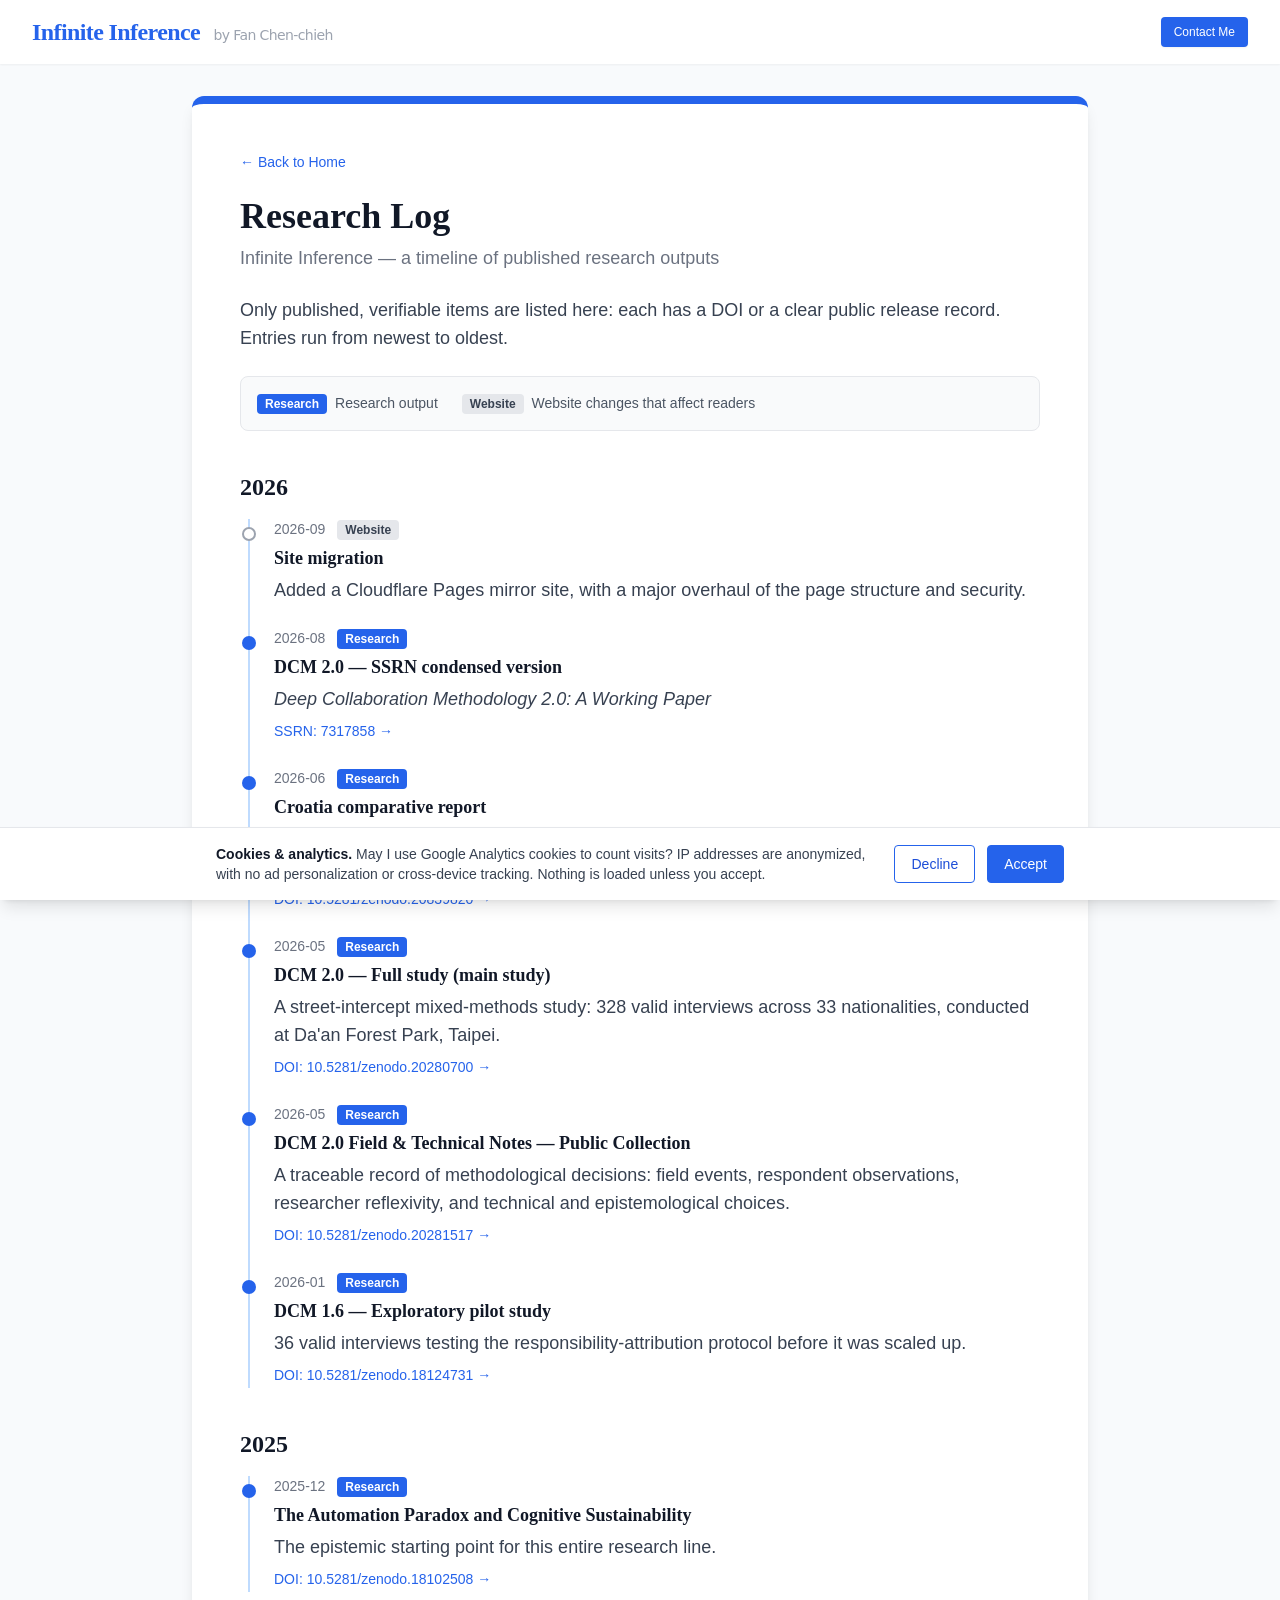
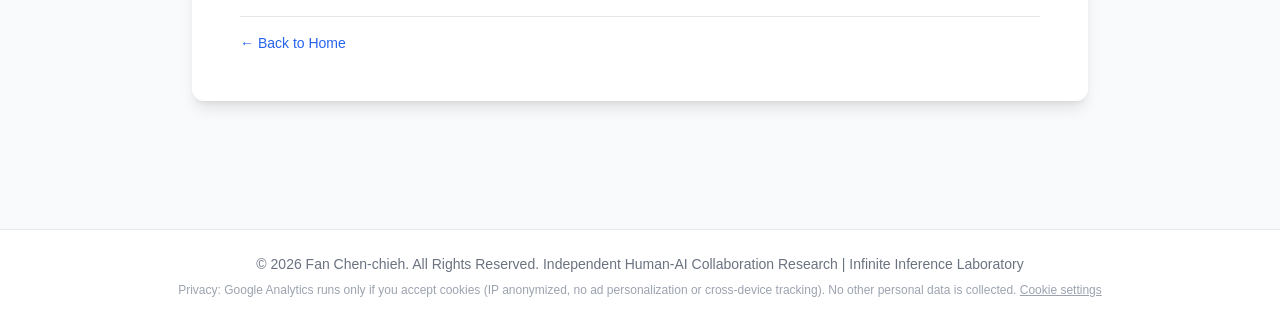
==== research-log.html @ 4326a0c7 "Add standalone Research Log page with timeline of published outputs - New research-log.html (English" ====
<!DOCTYPE html>
<html>
<head>
    <meta charset="UTF-8">
    <meta name="viewport" content="width=device-width, initial-scale=1.0">
    <title>Research Log | Infinite Inference</title>

    <!-- Content-Security-Policy:與 index.html 相同的白名單。
         本頁唯一的 inline script(回到頂端按鈕 + 版權年份)與 index.html 那段逐字相同,
         所以沿用同一個雜湊值;改動那段 script 時,兩頁與 _headers 的雜湊都要一起更新。 -->
    <meta http-equiv="Content-Security-Policy" content="
        default-src 'self';
        script-src 'self' https://www.googletagmanager.com 'sha256-vnlJ9//bmM9ymcZtmhj/uqDD38nWtninmFZgdwCt5es=' 'sha256-muSxKhm4ionPygBEBPRsh6EwRZnz+KYj/S19c+PN1aY=';
        style-src 'self' https://fonts.googleapis.com;
        font-src https://fonts.gstatic.com;
        img-src 'self' data:;
        connect-src 'self' https://www.googletagmanager.com https://www.google-analytics.com https://*.google-analytics.com https://*.analytics.google.com;
        base-uri 'self';
        form-action 'self';
        object-src 'none';
    ">

    <!-- 基礎搜尋與社群卡片中繼標籤 -->
    <meta name="description" content="Research Log: a timeline of published research outputs from Infinite Inference, Fan Chen-chieh's thinking laboratory. Only items with a DOI or a clear public release record are listed.">
    <link rel="canonical" href="https://loveapplefanfan-png.github.io/AI_Cooperation_Essays/research-log.html">

    <meta property="og:title" content="Research Log | Infinite Inference">
    <meta property="og:description" content="Infinite Inference — a timeline of published research outputs. Only items with a DOI or a clear public release record are listed.">
    <meta property="og:type" content="website">
    <meta property="og:url" content="https://loveapplefanfan-png.github.io/AI_Cooperation_Essays/research-log.html">
    <meta property="og:image" content="https://loveapplefanfan-png.github.io/AI_Cooperation_Essays/og-image-log.png">
    <meta property="og:image:width" content="1200">
    <meta property="og:image:height" content="630">
    <meta property="og:image:alt" content="Research Log — Infinite Inference: a timeline of published research outputs.">

    <meta name="twitter:card" content="summary_large_image">
    <meta name="twitter:title" content="Research Log | Infinite Inference">
    <meta name="twitter:description" content="Infinite Inference — a timeline of published research outputs. Only items with a DOI or a clear public release record are listed.">
    <meta name="twitter:image" content="https://loveapplefanfan-png.github.io/AI_Cooperation_Essays/og-image-log.png">

    <!-- 網站小圖示:現代瀏覽器用 SVG,iOS 主畫面捷徑用 PNG -->
    <link rel="icon" href="favicon.svg" type="image/svg+xml">
    <link rel="apple-touch-icon" href="apple-touch-icon.png">

    <link rel="stylesheet" href="styles.css">
    <link rel="preconnect" href="https://fonts.googleapis.com">
    <link rel="preconnect" href="https://fonts.gstatic.com" crossorigin>
    <link href="https://fonts.googleapis.com/css2?family=Lora:wght@400;700&family=Inter:wght@400;500;700&display=swap" rel="stylesheet">
    <!-- Cookie 同意 + Google Analytics:與 index.html 共用同一份 consent.js,
         訪客在任一頁做的選擇(存在 localStorage)兩頁通用。 -->
    <script src="consent.js" defer></script>
</head>
<body class="min-h-screen relative">
    <header class="bg-white shadow-sm sticky top-0 z-10">
        <div class="max-w-7xl mx-auto px-4 sm:px-6 lg:px-8 py-4 flex justify-between items-center gap-3">
            <p class="text-xl sm:text-2xl font-serif text-blue-600 font-bold tracking-tight"><a href="./" class="hover:text-blue-700">Infinite Inference</a> <span class="text-sm text-gray-400 font-sans font-normal ml-2 hidden sm:inline">by Fan Chen-chieh</span></p>
            <a href="mailto:fanchenchieh1976@gmail.com" class="inline-flex shrink-0 items-center px-3 py-1.5 border border-transparent text-xs font-medium rounded text-white bg-blue-600 hover:bg-blue-700 transition-colors shadow-sm">
                Contact Me
            </a>
        </div>
    </header>

    <main id="content-area" class="max-w-7xl mx-auto px-4 sm:px-6 lg:px-8 py-8 pb-20">

        <section id="page-research-log">
            <div class="max-w-4xl mx-auto">
                <div class="bg-white rounded-xl shadow-lg p-6 sm:p-12 border-t-8 border-blue-600">
                    <div class="text-base sm:text-lg text-gray-700 leading-relaxed">
                        <div class="space-y-6">
                            <p class="text-sm"><a href="./" class="text-blue-600 hover:underline">&larr; Back to Home</a></p>

                            <div>
                                <h1 class="text-3xl sm:text-4xl font-serif font-bold text-gray-900">Research Log</h1>
                                <p class="mt-2 text-gray-500">Infinite Inference — a timeline of published research outputs</p>
                            </div>

                            <p>Only published, verifiable items are listed here: each has a DOI or a clear public release record. Entries run from newest to oldest.</p>

                            <div class="bg-gray-50 border border-gray-200 rounded-lg p-4 text-sm text-gray-600 flex flex-col sm:flex-row sm:flex-wrap gap-2 sm:gap-6">
                                <p><span class="inline-block text-xs font-bold text-white bg-blue-600 rounded px-2 py-0.5 mr-2">Research</span>Research output</p>
                                <p><span class="inline-block text-xs font-bold text-gray-700 bg-gray-200 rounded px-2 py-0.5 mr-2">Website</span>Website changes that affect readers</p>
                            </div>

                            <!-- 2026 -->
                            <section aria-labelledby="year-2026" class="space-y-4">
                                <h2 id="year-2026" class="pt-4 text-xl sm:text-2xl font-serif font-bold text-gray-900">2026</h2>

                                <ol class="border-l-2 border-blue-200 ml-2 space-y-6">
                                    <li class="relative pl-6">
                                        <span class="absolute -left-2 top-2 w-3.5 h-3.5 rounded-full bg-white border-2 border-gray-400" aria-hidden="true"></span>
                                        <p class="text-sm text-gray-500"><time datetime="2026-09">2026-09</time> <span class="inline-block text-xs font-bold text-gray-700 bg-gray-200 rounded px-2 py-0.5 ml-2">Website</span></p>
                                        <h3 class="mt-1 font-bold text-gray-900">Site migration</h3>
                                        <p class="mt-1 text-gray-700">Added a Cloudflare Pages mirror site, with a major overhaul of the page structure and security.</p>
                                    </li>

                                    <li class="relative pl-6">
                                        <span class="absolute -left-2 top-2 w-3.5 h-3.5 rounded-full bg-blue-600" aria-hidden="true"></span>
                                        <p class="text-sm text-gray-500"><time datetime="2026-08">2026-08</time> <span class="inline-block text-xs font-bold text-white bg-blue-600 rounded px-2 py-0.5 ml-2">Research</span></p>
                                        <h3 class="mt-1 font-bold text-gray-900">DCM 2.0 — SSRN condensed version</h3>
                                        <p class="mt-1 text-gray-700"><em>Deep Collaboration Methodology 2.0: A Working Paper</em></p>
                                        <a href="https://ssrn.com/abstract=7317858" target="_blank" rel="noopener noreferrer" class="inline-block mt-2 text-sm font-medium text-blue-600 hover:underline">SSRN: 7317858 &rarr;</a>
                                    </li>

                                    <li class="relative pl-6">
                                        <span class="absolute -left-2 top-2 w-3.5 h-3.5 rounded-full bg-blue-600" aria-hidden="true"></span>
                                        <p class="text-sm text-gray-500"><time datetime="2026-06">2026-06</time> <span class="inline-block text-xs font-bold text-white bg-blue-600 rounded px-2 py-0.5 ml-2">Research</span></p>
                                        <h3 class="mt-1 font-bold text-gray-900">Croatia comparative report</h3>
                                        <p class="mt-1 text-gray-700"><em>When Context Shapes Responsibility: A Methodological Comparison of AI Accountability Attribution Across Organizational and Individual Framings</em></p>
                                        <a href="https://doi.org/10.5281/zenodo.20839820" target="_blank" rel="noopener noreferrer" class="inline-block mt-2 text-sm font-medium text-blue-600 hover:underline">DOI: 10.5281/zenodo.20839820 &rarr;</a>
                                    </li>

                                    <li class="relative pl-6">
                                        <span class="absolute -left-2 top-2 w-3.5 h-3.5 rounded-full bg-blue-600" aria-hidden="true"></span>
                                        <p class="text-sm text-gray-500"><time datetime="2026-05">2026-05</time> <span class="inline-block text-xs font-bold text-white bg-blue-600 rounded px-2 py-0.5 ml-2">Research</span></p>
                                        <h3 class="mt-1 font-bold text-gray-900">DCM 2.0 — Full study (main study)</h3>
                                        <p class="mt-1 text-gray-700">A street-intercept mixed-methods study: 328 valid interviews across 33 nationalities, conducted at Da&#39;an Forest Park, Taipei.</p>
                                        <a href="https://doi.org/10.5281/zenodo.20280700" target="_blank" rel="noopener noreferrer" class="inline-block mt-2 text-sm font-medium text-blue-600 hover:underline">DOI: 10.5281/zenodo.20280700 &rarr;</a>
                                    </li>

                                    <li class="relative pl-6">
                                        <span class="absolute -left-2 top-2 w-3.5 h-3.5 rounded-full bg-blue-600" aria-hidden="true"></span>
                                        <p class="text-sm text-gray-500"><time datetime="2026-05">2026-05</time> <span class="inline-block text-xs font-bold text-white bg-blue-600 rounded px-2 py-0.5 ml-2">Research</span></p>
                                        <h3 class="mt-1 font-bold text-gray-900">DCM 2.0 Field &amp; Technical Notes — Public Collection</h3>
                                        <p class="mt-1 text-gray-700">A traceable record of methodological decisions: field events, respondent observations, researcher reflexivity, and technical and epistemological choices.</p>
                                        <a href="https://doi.org/10.5281/zenodo.20281517" target="_blank" rel="noopener noreferrer" class="inline-block mt-2 text-sm font-medium text-blue-600 hover:underline">DOI: 10.5281/zenodo.20281517 &rarr;</a>
                                    </li>

                                    <li class="relative pl-6">
                                        <span class="absolute -left-2 top-2 w-3.5 h-3.5 rounded-full bg-blue-600" aria-hidden="true"></span>
                                        <p class="text-sm text-gray-500"><time datetime="2026-01">2026-01</time> <span class="inline-block text-xs font-bold text-white bg-blue-600 rounded px-2 py-0.5 ml-2">Research</span></p>
                                        <h3 class="mt-1 font-bold text-gray-900">DCM 1.6 — Exploratory pilot study</h3>
                                        <p class="mt-1 text-gray-700">36 valid interviews testing the responsibility-attribution protocol before it was scaled up.</p>
                                        <a href="https://doi.org/10.5281/zenodo.18124731" target="_blank" rel="noopener noreferrer" class="inline-block mt-2 text-sm font-medium text-blue-600 hover:underline">DOI: 10.5281/zenodo.18124731 &rarr;</a>
                                    </li>
                                </ol>
                            </section>

                            <!-- 2025 -->
                            <section aria-labelledby="year-2025" class="space-y-4">
                                <h2 id="year-2025" class="pt-4 text-xl sm:text-2xl font-serif font-bold text-gray-900">2025</h2>

                                <ol class="border-l-2 border-blue-200 ml-2 space-y-6">
                                    <li class="relative pl-6">
                                        <span class="absolute -left-2 top-2 w-3.5 h-3.5 rounded-full bg-blue-600" aria-hidden="true"></span>
                                        <p class="text-sm text-gray-500"><time datetime="2025-12">2025-12</time> <span class="inline-block text-xs font-bold text-white bg-blue-600 rounded px-2 py-0.5 ml-2">Research</span></p>
                                        <h3 class="mt-1 font-bold text-gray-900">The Automation Paradox and Cognitive Sustainability</h3>
                                        <p class="mt-1 text-gray-700">The epistemic starting point for this entire research line.</p>
                                        <a href="https://doi.org/10.5281/zenodo.18102508" target="_blank" rel="noopener noreferrer" class="inline-block mt-2 text-sm font-medium text-blue-600 hover:underline">DOI: 10.5281/zenodo.18102508 &rarr;</a>
                                    </li>
                                </ol>
                            </section>

                            <p class="pt-4 text-sm text-gray-500 border-t"><a href="./" class="text-blue-600 hover:underline">&larr; Back to Home</a></p>
                        </div>
                    </div>
                </div>
            </div>
        </section>

    </main>

    <button id="scroll-to-top" type="button" aria-label="Back to top" class="fixed bottom-6 right-6 bg-gray-800 text-white p-3 rounded-full shadow-lg opacity-0 pointer-events-none transition-opacity duration-300 hover:bg-gray-700 z-20">
        <svg xmlns="http://www.w3.org/2000/svg" class="h-6 w-6" fill="none" viewBox="0 0 24 24" stroke="currentColor" aria-hidden="true">
            <path stroke-linecap="round" stroke-linejoin="round" stroke-width="2" d="M5 10l7-7m0 0l7 7m-7-7v18" />
        </svg>
    </button>

    <footer class="bg-white border-t border-gray-200 mt-12">
        <div class="max-w-7xl mx-auto py-6 px-4 sm:px-6 lg:px-8">
            <p class="text-center text-sm text-gray-500">
                &copy; <span id="copyright-year"></span> Fan Chen-chieh. All Rights Reserved. <br class="sm:hidden">
                Independent Human-AI Collaboration Research | Infinite Inference Laboratory
            </p>
            <p class="text-center text-xs text-gray-400 mt-2">
                Privacy: Google Analytics runs only if you accept cookies (IP anonymized, no ad personalization or cross-device tracking). No other personal data is collected.
                <button id="cookie-settings" type="button" class="underline hover:text-gray-600">Cookie settings</button>
            </p>
        </div>
    </footer>

    <!-- Cookie 同意橫幅:與 index.html 逐字相同。預設隱藏,由 consent.js 決定是否顯示。 -->
    <div id="cookie-banner" role="dialog" aria-live="polite" aria-labelledby="cookie-banner-title" class="hidden fixed inset-x-0 bottom-0 z-30 bg-white border-t border-gray-200 shadow-lg">
        <div class="max-w-4xl mx-auto px-4 sm:px-6 py-4 flex flex-col sm:flex-row sm:items-center gap-3 sm:gap-6">
            <p class="text-sm text-gray-700 flex-1">
                <strong id="cookie-banner-title" class="text-gray-900">Cookies &amp; analytics.</strong>
                May I use Google Analytics cookies to count visits? IP addresses are anonymized, with no ad personalization or cross-device tracking. Nothing is loaded unless you accept.
            </p>
            <div class="flex gap-3 shrink-0">
                <button id="cookie-decline" type="button" class="flex-1 sm:flex-none text-sm font-medium text-blue-700 bg-white border border-blue-600 hover:bg-blue-50 px-4 py-2 rounded transition-colors">Decline</button>
                <button id="cookie-accept" type="button" class="flex-1 sm:flex-none text-sm font-medium text-white bg-blue-600 border border-blue-600 hover:bg-blue-700 px-4 py-2 rounded transition-colors">Accept</button>
            </div>
        </div>
    </div>

    <script>
        const scrollToTopBtn = document.getElementById('scroll-to-top');

        window.addEventListener('scroll', () => {
            const isScrolled = window.scrollY > 300;
            scrollToTopBtn.classList.toggle('opacity-100', isScrolled);
            scrollToTopBtn.classList.toggle('pointer-events-auto', isScrolled);
            scrollToTopBtn.classList.toggle('opacity-0', !isScrolled);
            scrollToTopBtn.classList.toggle('pointer-events-none', !isScrolled);
        });

        scrollToTopBtn.addEventListener('click', () => {
            window.scrollTo({ top: 0, behavior: 'smooth' });
        });

        document.getElementById('copyright-year').textContent = new Date().getFullYear();
    </script>
</body>
</html>
---- styles.css ----
*,:after,:before{--tw-border-spacing-x:0;--tw-border-spacing-y:0;--tw-translate-x:0;--tw-translate-y:0;--tw-rotate:0;--tw-skew-x:0;--tw-skew-y:0;--tw-scale-x:1;--tw-scale-y:1;--tw-pan-x: ;--tw-pan-y: ;--tw-pinch-zoom: ;--tw-scroll-snap-strictness:proximity;--tw-gradient-from-position: ;--tw-gradient-via-position: ;--tw-gradient-to-position: ;--tw-ordinal: ;--tw-slashed-zero: ;--tw-numeric-figure: ;--tw-numeric-spacing: ;--tw-numeric-fraction: ;--tw-ring-inset: ;--tw-ring-offset-width:0px;--tw-ring-offset-color:#fff;--tw-ring-color:rgba(59,130,246,.5);--tw-ring-offset-shadow:0 0 #0000;--tw-ring-shadow:0 0 #0000;--tw-shadow:0 0 #0000;--tw-shadow-colored:0 0 #0000;--tw-blur: ;--tw-brightness: ;--tw-contrast: ;--tw-grayscale: ;--tw-hue-rotate: ;--tw-invert: ;--tw-saturate: ;--tw-sepia: ;--tw-drop-shadow: ;--tw-backdrop-blur: ;--tw-backdrop-brightness: ;--tw-backdrop-contrast: ;--tw-backdrop-grayscale: ;--tw-backdrop-hue-rotate: ;--tw-backdrop-invert: ;--tw-backdrop-opacity: ;--tw-backdrop-saturate: ;--tw-backdrop-sepia: ;--tw-contain-size: ;--tw-contain-layout: ;--tw-contain-paint: ;--tw-contain-style: }::backdrop{--tw-border-spacing-x:0;--tw-border-spacing-y:0;--tw-translate-x:0;--tw-translate-y:0;--tw-rotate:0;--tw-skew-x:0;--tw-skew-y:0;--tw-scale-x:1;--tw-scale-y:1;--tw-pan-x: ;--tw-pan-y: ;--tw-pinch-zoom: ;--tw-scroll-snap-strictness:proximity;--tw-gradient-from-position: ;--tw-gradient-via-position: ;--tw-gradient-to-position: ;--tw-ordinal: ;--tw-slashed-zero: ;--tw-numeric-figure: ;--tw-numeric-spacing: ;--tw-numeric-fraction: ;--tw-ring-inset: ;--tw-ring-offset-width:0px;--tw-ring-offset-color:#fff;--tw-ring-color:rgba(59,130,246,.5);--tw-ring-offset-shadow:0 0 #0000;--tw-ring-shadow:0 0 #0000;--tw-shadow:0 0 #0000;--tw-shadow-colored:0 0 #0000;--tw-blur: ;--tw-brightness: ;--tw-contrast: ;--tw-grayscale: ;--tw-hue-rotate: ;--tw-invert: ;--tw-saturate: ;--tw-sepia: ;--tw-drop-shadow: ;--tw-backdrop-blur: ;--tw-backdrop-brightness: ;--tw-backdrop-contrast: ;--tw-backdrop-grayscale: ;--tw-backdrop-hue-rotate: ;--tw-backdrop-invert: ;--tw-backdrop-opacity: ;--tw-backdrop-saturate: ;--tw-backdrop-sepia: ;--tw-contain-size: ;--tw-contain-layout: ;--tw-contain-paint: ;--tw-contain-style: }/*! tailwindcss v3.4.17 | MIT License | https://tailwindcss.com*/*,:after,:before{box-sizing:border-box;border:0 solid #e5e7eb}:after,:before{--tw-content:""}:host,html{line-height:1.5;-webkit-text-size-adjust:100%;-moz-tab-size:4;-o-tab-size:4;tab-size:4;font-family:ui-sans-serif,system-ui,sans-serif,Apple Color Emoji,Segoe UI Emoji,Segoe UI Symbol,Noto Color Emoji;font-feature-settings:normal;font-variation-settings:normal;-webkit-tap-highlight-color:transparent}body{margin:0;line-height:inherit}hr{height:0;color:inherit;border-top-width:1px}abbr:where([title]){-webkit-text-decoration:underline dotted;text-decoration:underline dotted}h1,h2,h3,h4,h5,h6{font-size:inherit;font-weight:inherit}a{color:inherit;text-decoration:inherit}b,strong{font-weight:bolder}code,kbd,pre,samp{font-family:ui-monospace,SFMono-Regular,Menlo,Monaco,Consolas,Liberation Mono,Courier New,monospace;font-feature-settings:normal;font-variation-settings:normal;font-size:1em}small{font-size:80%}sub,sup{font-size:75%;line-height:0;position:relative;vertical-align:baseline}sub{bottom:-.25em}sup{top:-.5em}table{text-indent:0;border-color:inherit;border-collapse:collapse}button,input,optgroup,select,textarea{font-family:inherit;font-feature-settings:inherit;font-variation-settings:inherit;font-size:100%;font-weight:inherit;line-height:inherit;letter-spacing:inherit;color:inherit;margin:0;padding:0}button,select{text-transform:none}button,input:where([type=button]),input:where([type=reset]),input:where([type=submit]){-webkit-appearance:button;background-color:transparent;background-image:none}:-moz-focusring{outline:auto}:-moz-ui-invalid{box-shadow:none}progress{vertical-align:baseline}::-webkit-inner-spin-button,::-webkit-outer-spin-button{height:auto}[type=search]{-webkit-appearance:textfield;outline-offset:-2px}::-webkit-search-decoration{-webkit-appearance:none}::-webkit-file-upload-button{-webkit-appearance:button;font:inherit}summary{display:list-item}blockquote,dd,dl,figure,h1,h2,h3,h4,h5,h6,hr,p,pre{margin:0}fieldset{margin:0}fieldset,legend{padding:0}menu,ol,ul{list-style:none;margin:0;padding:0}dialog{padding:0}textarea{resize:vertical}input::-moz-placeholder,textarea::-moz-placeholder{opacity:1;color:#9ca3af}input::placeholder,textarea::placeholder{opacity:1;color:#9ca3af}[role=button],button{cursor:pointer}:disabled{cursor:default}audio,canvas,embed,iframe,img,object,svg,video{display:block;vertical-align:middle}img,video{max-width:100%;height:auto}[hidden]:where(:not([hidden=until-found])){display:none}.pointer-events-none{pointer-events:none}.pointer-events-auto{pointer-events:auto}.fixed{position:fixed}.absolute{position:absolute}.relative{position:relative}.sticky{position:sticky}.inset-x-0{left:0;right:0}.-left-2{left:-.5rem}.bottom-0{bottom:0}.bottom-6{bottom:1.5rem}.right-6{right:1.5rem}.top-0{top:0}.top-2{top:.5rem}.z-10{z-index:10}.z-20{z-index:20}.z-30{z-index:30}.mx-auto{margin-left:auto;margin-right:auto}.mb-2{margin-bottom:.5rem}.mb-3{margin-bottom:.75rem}.mb-4{margin-bottom:1rem}.ml-2{margin-left:.5rem}.ml-5{margin-left:1.25rem}.mr-2{margin-right:.5rem}.mt-1{margin-top:.25rem}.mt-12{margin-top:3rem}.mt-2{margin-top:.5rem}.mt-3{margin-top:.75rem}.inline-block{display:inline-block}.inline{display:inline}.flex{display:flex}.inline-flex{display:inline-flex}.hidden{display:none}.h-3\.5{height:.875rem}.h-6{height:1.5rem}.min-h-screen{min-height:100vh}.w-3\.5{width:.875rem}.w-6{width:1.5rem}.max-w-4xl{max-width:56rem}.max-w-7xl{max-width:80rem}.flex-1{flex:1 1 0%}.shrink-0{flex-shrink:0}.list-disc{list-style-type:disc}.flex-col{flex-direction:column}.items-center{align-items:center}.justify-between{justify-content:space-between}.gap-2{gap:.5rem}.gap-3{gap:.75rem}.space-y-2>:not([hidden])~:not([hidden]){--tw-space-y-reverse:0;margin-top:calc(.5rem*(1 - var(--tw-space-y-reverse)));margin-bottom:calc(.5rem*var(--tw-space-y-reverse))}.space-y-4>:not([hidden])~:not([hidden]){--tw-space-y-reverse:0;margin-top:calc(1rem*(1 - var(--tw-space-y-reverse)));margin-bottom:calc(1rem*var(--tw-space-y-reverse))}.space-y-5>:not([hidden])~:not([hidden]){--tw-space-y-reverse:0;margin-top:calc(1.25rem*(1 - var(--tw-space-y-reverse)));margin-bottom:calc(1.25rem*var(--tw-space-y-reverse))}.space-y-6>:not([hidden])~:not([hidden]){--tw-space-y-reverse:0;margin-top:calc(1.5rem*(1 - var(--tw-space-y-reverse)));margin-bottom:calc(1.5rem*var(--tw-space-y-reverse))}.rounded{border-radius:.25rem}.rounded-full{border-radius:9999px}.rounded-lg{border-radius:.5rem}.rounded-xl{border-radius:.75rem}.border{border-width:1px}.border-2{border-width:2px}.border-l-2{border-left-width:2px}.border-l-4{border-left-width:4px}.border-t{border-top-width:1px}.border-t-8{border-top-width:8px}.border-blue-100{--tw-border-opacity:1;border-color:rgb(219 234 254/var(--tw-border-opacity,1))}.border-blue-200{--tw-border-opacity:1;border-color:rgb(191 219 254/var(--tw-border-opacity,1))}.border-blue-500{--tw-border-opacity:1;border-color:rgb(59 130 246/var(--tw-border-opacity,1))}.border-blue-600{--tw-border-opacity:1;border-color:rgb(37 99 235/var(--tw-border-opacity,1))}.border-gray-200{--tw-border-opacity:1;border-color:rgb(229 231 235/var(--tw-border-opacity,1))}.border-gray-400{--tw-border-opacity:1;border-color:rgb(156 163 175/var(--tw-border-opacity,1))}.border-transparent{border-color:transparent}.bg-blue-50{--tw-bg-opacity:1;background-color:rgb(239 246 255/var(--tw-bg-opacity,1))}.bg-blue-600{--tw-bg-opacity:1;background-color:rgb(37 99 235/var(--tw-bg-opacity,1))}.bg-gray-200{--tw-bg-opacity:1;background-color:rgb(229 231 235/var(--tw-bg-opacity,1))}.bg-gray-50{--tw-bg-opacity:1;background-color:rgb(249 250 251/var(--tw-bg-opacity,1))}.bg-gray-800{--tw-bg-opacity:1;background-color:rgb(31 41 55/var(--tw-bg-opacity,1))}.bg-white{--tw-bg-opacity:1;background-color:rgb(255 255 255/var(--tw-bg-opacity,1))}.p-3{padding:.75rem}.p-4{padding:1rem}.p-5{padding:1.25rem}.p-6{padding:1.5rem}.px-2{padding-left:.5rem;padding-right:.5rem}.px-3{padding-left:.75rem;padding-right:.75rem}.px-4{padding-left:1rem;padding-right:1rem}.py-0\.5{padding-top:.125rem;padding-bottom:.125rem}.py-1{padding-top:.25rem;padding-bottom:.25rem}.py-1\.5{padding-top:.375rem;padding-bottom:.375rem}.py-2{padding-top:.5rem;padding-bottom:.5rem}.py-4{padding-top:1rem;padding-bottom:1rem}.py-6{padding-top:1.5rem;padding-bottom:1.5rem}.py-8{padding-top:2rem;padding-bottom:2rem}.pb-20{padding-bottom:5rem}.pl-6{padding-left:1.5rem}.pt-4{padding-top:1rem}.text-center{text-align:center}.text-right{text-align:right}.font-sans{font-family:ui-sans-serif,system-ui,sans-serif,Apple Color Emoji,Segoe UI Emoji,Segoe UI Symbol,Noto Color Emoji}.font-serif{font-family:ui-serif,Georgia,Cambria,Times New Roman,Times,serif}.text-3xl{font-size:1.875rem;line-height:2.25rem}.text-base{font-size:1rem;line-height:1.5rem}.text-sm{font-size:.875rem;line-height:1.25rem}.text-xl{font-size:1.25rem;line-height:1.75rem}.text-xs{font-size:.75rem;line-height:1rem}.font-bold{font-weight:700}.font-medium{font-weight:500}.font-normal{font-weight:400}.uppercase{text-transform:uppercase}.italic{font-style:italic}.leading-relaxed{line-height:1.625}.tracking-tight{letter-spacing:-.025em}.tracking-wider{letter-spacing:.05em}.text-blue-600{--tw-text-opacity:1;color:rgb(37 99 235/var(--tw-text-opacity,1))}.text-blue-700{--tw-text-opacity:1;color:rgb(29 78 216/var(--tw-text-opacity,1))}.text-blue-900{--tw-text-opacity:1;color:rgb(30 58 138/var(--tw-text-opacity,1))}.text-gray-400{--tw-text-opacity:1;color:rgb(156 163 175/var(--tw-text-opacity,1))}.text-gray-500{--tw-text-opacity:1;color:rgb(107 114 128/var(--tw-text-opacity,1))}.text-gray-600{--tw-text-opacity:1;color:rgb(75 85 99/var(--tw-text-opacity,1))}.text-gray-700{--tw-text-opacity:1;color:rgb(55 65 81/var(--tw-text-opacity,1))}.text-gray-800{--tw-text-opacity:1;color:rgb(31 41 55/var(--tw-text-opacity,1))}.text-gray-900{--tw-text-opacity:1;color:rgb(17 24 39/var(--tw-text-opacity,1))}.text-white{--tw-text-opacity:1;color:rgb(255 255 255/var(--tw-text-opacity,1))}.underline{text-decoration-line:underline}.opacity-0{opacity:0}.opacity-100{opacity:1}.shadow-lg{--tw-shadow:0 10px 15px -3px rgba(0,0,0,.1),0 4px 6px -4px rgba(0,0,0,.1);--tw-shadow-colored:0 10px 15px -3px var(--tw-shadow-color),0 4px 6px -4px var(--tw-shadow-color)}.shadow-lg,.shadow-md{box-shadow:var(--tw-ring-offset-shadow,0 0 #0000),var(--tw-ring-shadow,0 0 #0000),var(--tw-shadow)}.shadow-md{--tw-shadow:0 4px 6px -1px rgba(0,0,0,.1),0 2px 4px -2px rgba(0,0,0,.1);--tw-shadow-colored:0 4px 6px -1px var(--tw-shadow-color),0 2px 4px -2px var(--tw-shadow-color)}.shadow-sm{--tw-shadow:0 1px 2px 0 rgba(0,0,0,.05);--tw-shadow-colored:0 1px 2px 0 var(--tw-shadow-color);box-shadow:var(--tw-ring-offset-shadow,0 0 #0000),var(--tw-ring-shadow,0 0 #0000),var(--tw-shadow)}.transition-colors{transition-property:color,background-color,border-color,text-decoration-color,fill,stroke;transition-timing-function:cubic-bezier(.4,0,.2,1);transition-duration:.15s}.transition-opacity{transition-property:opacity;transition-timing-function:cubic-bezier(.4,0,.2,1);transition-duration:.15s}.duration-300{transition-duration:.3s}body{font-family:Inter,sans-serif;background-color:#f8fafc;color:#334155;scroll-behavior:smooth}.font-serif,h1,h2,h3,h4{font-family:Lora,serif}.hover\:bg-blue-50:hover{--tw-bg-opacity:1;background-color:rgb(239 246 255/var(--tw-bg-opacity,1))}.hover\:bg-blue-700:hover{--tw-bg-opacity:1;background-color:rgb(29 78 216/var(--tw-bg-opacity,1))}.hover\:bg-gray-700:hover{--tw-bg-opacity:1;background-color:rgb(55 65 81/var(--tw-bg-opacity,1))}.hover\:text-blue-700:hover{--tw-text-opacity:1;color:rgb(29 78 216/var(--tw-text-opacity,1))}.hover\:text-gray-600:hover{--tw-text-opacity:1;color:rgb(75 85 99/var(--tw-text-opacity,1))}.hover\:underline:hover{text-decoration-line:underline}@media (min-width:640px){.sm\:inline{display:inline}.sm\:hidden{display:none}.sm\:flex-none{flex:none}.sm\:flex-row{flex-direction:row}.sm\:flex-wrap{flex-wrap:wrap}.sm\:items-center{align-items:center}.sm\:gap-6{gap:1.5rem}.sm\:p-12{padding:3rem}.sm\:p-6{padding:1.5rem}.sm\:px-6{padding-left:1.5rem;padding-right:1.5rem}.sm\:text-2xl{font-size:1.5rem;line-height:2rem}.sm\:text-4xl{font-size:2.25rem;line-height:2.5rem}.sm\:text-lg{font-size:1.125rem;line-height:1.75rem}}@media (min-width:1024px){.lg\:px-8{padding-left:2rem;padding-right:2rem}}
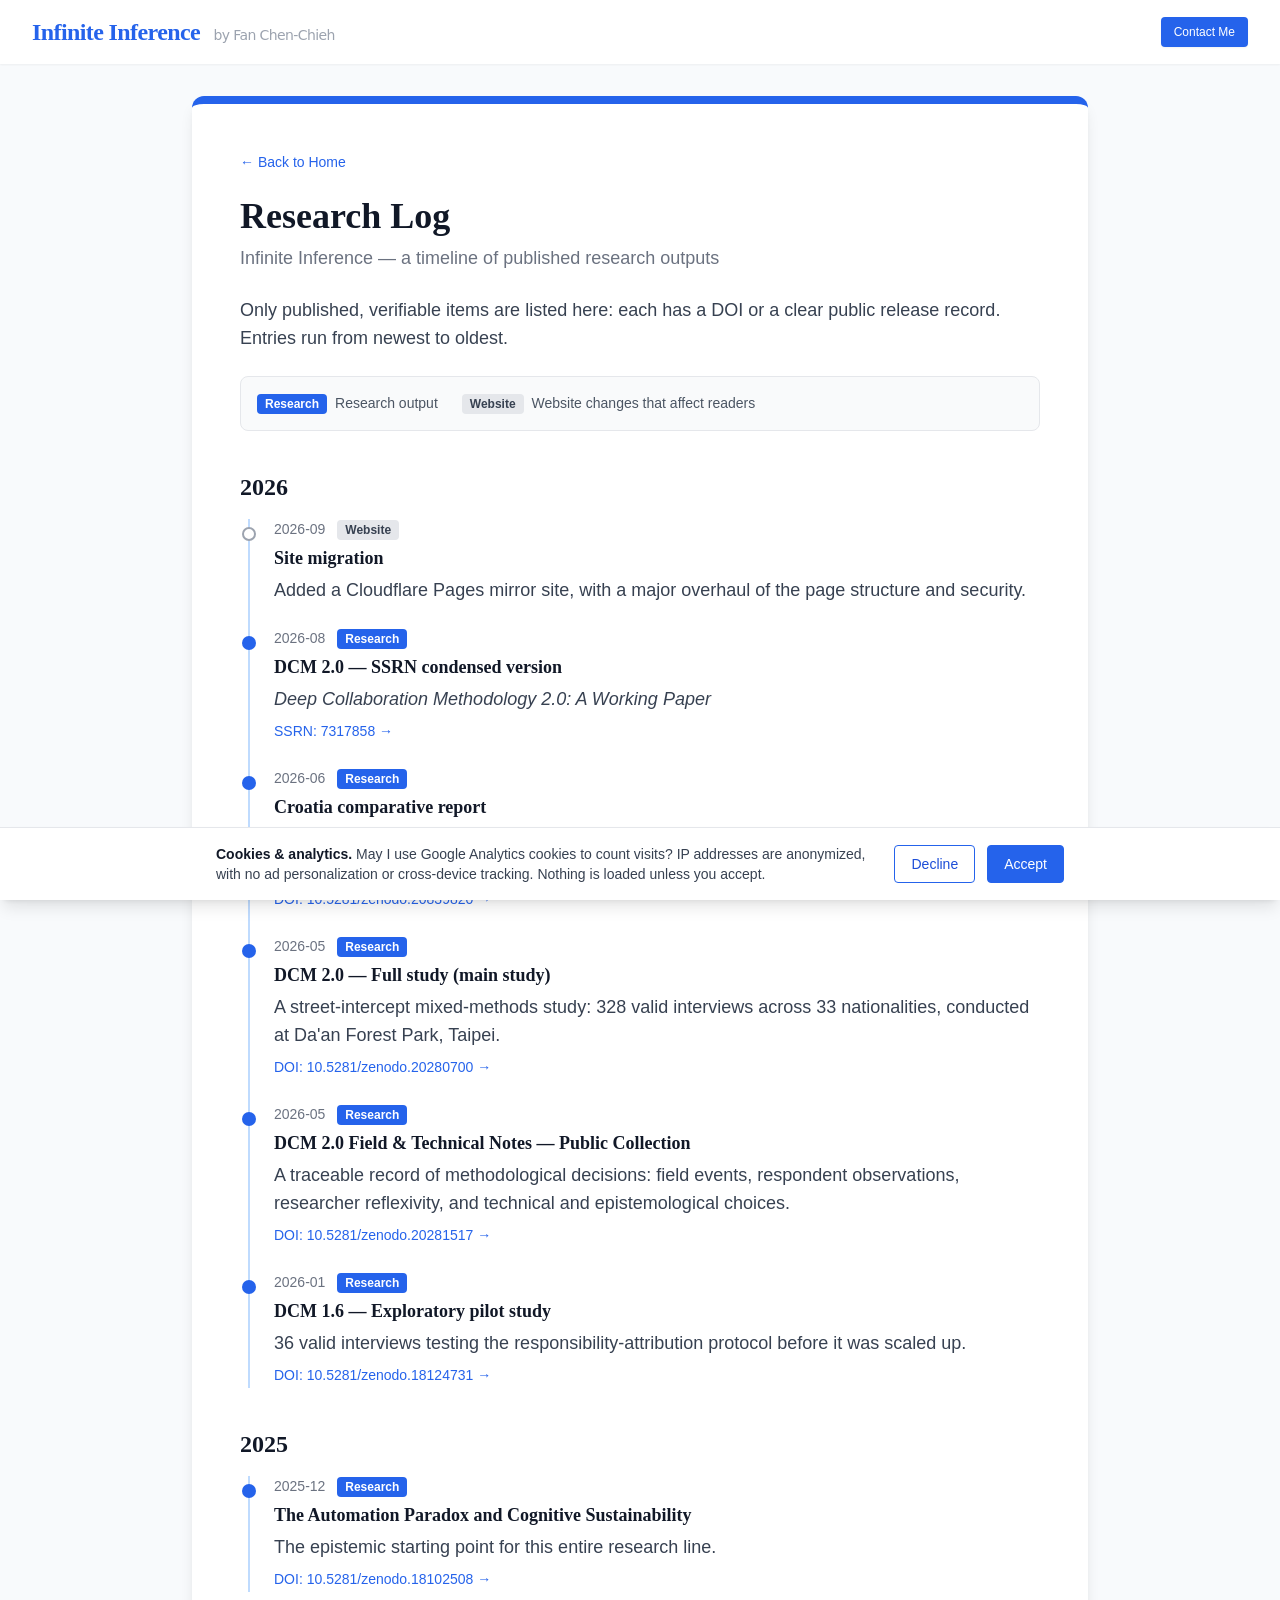
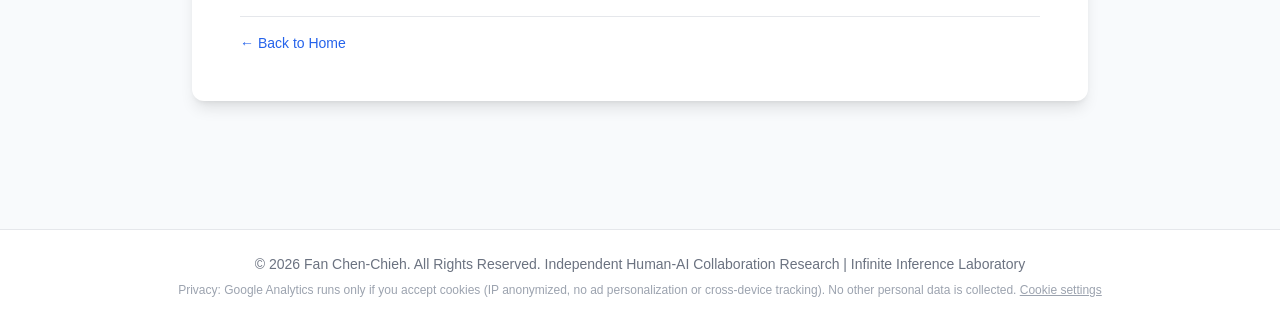
==== commit 724d5f2b: "Update site copy, name casing, and CSP hash for JSON-LD change Co-Authored-By: Claude Sonnet 5.5 <no" ====
--- a/research-log.html
+++ b/research-log.html
@@ -21,7 +21,7 @@
     ">
 
     <!-- 基礎搜尋與社群卡片中繼標籤 -->
-    <meta name="description" content="Research Log: a timeline of published research outputs from Infinite Inference, Fan Chen-chieh's thinking laboratory. Only items with a DOI or a clear public release record are listed.">
+    <meta name="description" content="Research Log: a timeline of published research outputs from Infinite Inference, Fan Chen-Chieh's thinking laboratory. Only items with a DOI or a clear public release record are listed.">
     <link rel="canonical" href="https://loveapplefanfan-png.github.io/AI_Cooperation_Essays/research-log.html">
 
     <meta property="og:title" content="Research Log | Infinite Inference">
@@ -53,7 +53,7 @@
 <body class="min-h-screen relative">
     <header class="bg-white shadow-sm sticky top-0 z-10">
         <div class="max-w-7xl mx-auto px-4 sm:px-6 lg:px-8 py-4 flex justify-between items-center gap-3">
-            <p class="text-xl sm:text-2xl font-serif text-blue-600 font-bold tracking-tight"><a href="./" class="hover:text-blue-700">Infinite Inference</a> <span class="text-sm text-gray-400 font-sans font-normal ml-2 hidden sm:inline">by Fan Chen-chieh</span></p>
+            <p class="text-xl sm:text-2xl font-serif text-blue-600 font-bold tracking-tight"><a href="./" class="hover:text-blue-700">Infinite Inference</a> <span class="text-sm text-gray-400 font-sans font-normal ml-2 hidden sm:inline">by Fan Chen-Chieh</span></p>
             <a href="mailto:fanchenchieh1976@gmail.com" class="inline-flex shrink-0 items-center px-3 py-1.5 border border-transparent text-xs font-medium rounded text-white bg-blue-600 hover:bg-blue-700 transition-colors shadow-sm">
                 Contact Me
             </a>
@@ -168,7 +168,7 @@
     <footer class="bg-white border-t border-gray-200 mt-12">
         <div class="max-w-7xl mx-auto py-6 px-4 sm:px-6 lg:px-8">
             <p class="text-center text-sm text-gray-500">
-                &copy; <span id="copyright-year"></span> Fan Chen-chieh. All Rights Reserved. <br class="sm:hidden">
+                &copy; <span id="copyright-year"></span> Fan Chen-Chieh. All Rights Reserved. <br class="sm:hidden">
                 Independent Human-AI Collaboration Research | Infinite Inference Laboratory
             </p>
             <p class="text-center text-xs text-gray-400 mt-2">
--- a/styles.css
+++ b/styles.css
@@ -1 +1 @@
-*,:after,:before{--tw-border-spacing-x:0;--tw-border-spacing-y:0;--tw-translate-x:0;--tw-translate-y:0;--tw-rotate:0;--tw-skew-x:0;--tw-skew-y:0;--tw-scale-x:1;--tw-scale-y:1;--tw-pan-x: ;--tw-pan-y: ;--tw-pinch-zoom: ;--tw-scroll-snap-strictness:proximity;--tw-gradient-from-position: ;--tw-gradient-via-position: ;--tw-gradient-to-position: ;--tw-ordinal: ;--tw-slashed-zero: ;--tw-numeric-figure: ;--tw-numeric-spacing: ;--tw-numeric-fraction: ;--tw-ring-inset: ;--tw-ring-offset-width:0px;--tw-ring-offset-color:#fff;--tw-ring-color:rgba(59,130,246,.5);--tw-ring-offset-shadow:0 0 #0000;--tw-ring-shadow:0 0 #0000;--tw-shadow:0 0 #0000;--tw-shadow-colored:0 0 #0000;--tw-blur: ;--tw-brightness: ;--tw-contrast: ;--tw-grayscale: ;--tw-hue-rotate: ;--tw-invert: ;--tw-saturate: ;--tw-sepia: ;--tw-drop-shadow: ;--tw-backdrop-blur: ;--tw-backdrop-brightness: ;--tw-backdrop-contrast: ;--tw-backdrop-grayscale: ;--tw-backdrop-hue-rotate: ;--tw-backdrop-invert: ;--tw-backdrop-opacity: ;--tw-backdrop-saturate: ;--tw-backdrop-sepia: ;--tw-contain-size: ;--tw-contain-layout: ;--tw-contain-paint: ;--tw-contain-style: }::backdrop{--tw-border-spacing-x:0;--tw-border-spacing-y:0;--tw-translate-x:0;--tw-translate-y:0;--tw-rotate:0;--tw-skew-x:0;--tw-skew-y:0;--tw-scale-x:1;--tw-scale-y:1;--tw-pan-x: ;--tw-pan-y: ;--tw-pinch-zoom: ;--tw-scroll-snap-strictness:proximity;--tw-gradient-from-position: ;--tw-gradient-via-position: ;--tw-gradient-to-position: ;--tw-ordinal: ;--tw-slashed-zero: ;--tw-numeric-figure: ;--tw-numeric-spacing: ;--tw-numeric-fraction: ;--tw-ring-inset: ;--tw-ring-offset-width:0px;--tw-ring-offset-color:#fff;--tw-ring-color:rgba(59,130,246,.5);--tw-ring-offset-shadow:0 0 #0000;--tw-ring-shadow:0 0 #0000;--tw-shadow:0 0 #0000;--tw-shadow-colored:0 0 #0000;--tw-blur: ;--tw-brightness: ;--tw-contrast: ;--tw-grayscale: ;--tw-hue-rotate: ;--tw-invert: ;--tw-saturate: ;--tw-sepia: ;--tw-drop-shadow: ;--tw-backdrop-blur: ;--tw-backdrop-brightness: ;--tw-backdrop-contrast: ;--tw-backdrop-grayscale: ;--tw-backdrop-hue-rotate: ;--tw-backdrop-invert: ;--tw-backdrop-opacity: ;--tw-backdrop-saturate: ;--tw-backdrop-sepia: ;--tw-contain-size: ;--tw-contain-layout: ;--tw-contain-paint: ;--tw-contain-style: }/*! tailwindcss v3.4.17 | MIT License | https://tailwindcss.com*/*,:after,:before{box-sizing:border-box;border:0 solid #e5e7eb}:after,:before{--tw-content:""}:host,html{line-height:1.5;-webkit-text-size-adjust:100%;-moz-tab-size:4;-o-tab-size:4;tab-size:4;font-family:ui-sans-serif,system-ui,sans-serif,Apple Color Emoji,Segoe UI Emoji,Segoe UI Symbol,Noto Color Emoji;font-feature-settings:normal;font-variation-settings:normal;-webkit-tap-highlight-color:transparent}body{margin:0;line-height:inherit}hr{height:0;color:inherit;border-top-width:1px}abbr:where([title]){-webkit-text-decoration:underline dotted;text-decoration:underline dotted}h1,h2,h3,h4,h5,h6{font-size:inherit;font-weight:inherit}a{color:inherit;text-decoration:inherit}b,strong{font-weight:bolder}code,kbd,pre,samp{font-family:ui-monospace,SFMono-Regular,Menlo,Monaco,Consolas,Liberation Mono,Courier New,monospace;font-feature-settings:normal;font-variation-settings:normal;font-size:1em}small{font-size:80%}sub,sup{font-size:75%;line-height:0;position:relative;vertical-align:baseline}sub{bottom:-.25em}sup{top:-.5em}table{text-indent:0;border-color:inherit;border-collapse:collapse}button,input,optgroup,select,textarea{font-family:inherit;font-feature-settings:inherit;font-variation-settings:inherit;font-size:100%;font-weight:inherit;line-height:inherit;letter-spacing:inherit;color:inherit;margin:0;padding:0}button,select{text-transform:none}button,input:where([type=button]),input:where([type=reset]),input:where([type=submit]){-webkit-appearance:button;background-color:transparent;background-image:none}:-moz-focusring{outline:auto}:-moz-ui-invalid{box-shadow:none}progress{vertical-align:baseline}::-webkit-inner-spin-button,::-webkit-outer-spin-button{height:auto}[type=search]{-webkit-appearance:textfield;outline-offset:-2px}::-webkit-search-decoration{-webkit-appearance:none}::-webkit-file-upload-button{-webkit-appearance:button;font:inherit}summary{display:list-item}blockquote,dd,dl,figure,h1,h2,h3,h4,h5,h6,hr,p,pre{margin:0}fieldset{margin:0}fieldset,legend{padding:0}menu,ol,ul{list-style:none;margin:0;padding:0}dialog{padding:0}textarea{resize:vertical}input::-moz-placeholder,textarea::-moz-placeholder{opacity:1;color:#9ca3af}input::placeholder,textarea::placeholder{opacity:1;color:#9ca3af}[role=button],button{cursor:pointer}:disabled{cursor:default}audio,canvas,embed,iframe,img,object,svg,video{display:block;vertical-align:middle}img,video{max-width:100%;height:auto}[hidden]:where(:not([hidden=until-found])){display:none}.pointer-events-none{pointer-events:none}.pointer-events-auto{pointer-events:auto}.fixed{position:fixed}.absolute{position:absolute}.relative{position:relative}.sticky{position:sticky}.inset-x-0{left:0;right:0}.-left-2{left:-.5rem}.bottom-0{bottom:0}.bottom-6{bottom:1.5rem}.right-6{right:1.5rem}.top-0{top:0}.top-2{top:.5rem}.z-10{z-index:10}.z-20{z-index:20}.z-30{z-index:30}.mx-auto{margin-left:auto;margin-right:auto}.mb-2{margin-bottom:.5rem}.mb-3{margin-bottom:.75rem}.mb-4{margin-bottom:1rem}.ml-2{margin-left:.5rem}.ml-5{margin-left:1.25rem}.mr-2{margin-right:.5rem}.mt-1{margin-top:.25rem}.mt-12{margin-top:3rem}.mt-2{margin-top:.5rem}.mt-3{margin-top:.75rem}.inline-block{display:inline-block}.inline{display:inline}.flex{display:flex}.inline-flex{display:inline-flex}.hidden{display:none}.h-3\.5{height:.875rem}.h-6{height:1.5rem}.min-h-screen{min-height:100vh}.w-3\.5{width:.875rem}.w-6{width:1.5rem}.max-w-4xl{max-width:56rem}.max-w-7xl{max-width:80rem}.flex-1{flex:1 1 0%}.shrink-0{flex-shrink:0}.list-disc{list-style-type:disc}.flex-col{flex-direction:column}.items-center{align-items:center}.justify-between{justify-content:space-between}.gap-2{gap:.5rem}.gap-3{gap:.75rem}.space-y-2>:not([hidden])~:not([hidden]){--tw-space-y-reverse:0;margin-top:calc(.5rem*(1 - var(--tw-space-y-reverse)));margin-bottom:calc(.5rem*var(--tw-space-y-reverse))}.space-y-4>:not([hidden])~:not([hidden]){--tw-space-y-reverse:0;margin-top:calc(1rem*(1 - var(--tw-space-y-reverse)));margin-bottom:calc(1rem*var(--tw-space-y-reverse))}.space-y-5>:not([hidden])~:not([hidden]){--tw-space-y-reverse:0;margin-top:calc(1.25rem*(1 - var(--tw-space-y-reverse)));margin-bottom:calc(1.25rem*var(--tw-space-y-reverse))}.space-y-6>:not([hidden])~:not([hidden]){--tw-space-y-reverse:0;margin-top:calc(1.5rem*(1 - var(--tw-space-y-reverse)));margin-bottom:calc(1.5rem*var(--tw-space-y-reverse))}.rounded{border-radius:.25rem}.rounded-full{border-radius:9999px}.rounded-lg{border-radius:.5rem}.rounded-xl{border-radius:.75rem}.border{border-width:1px}.border-2{border-width:2px}.border-l-2{border-left-width:2px}.border-l-4{border-left-width:4px}.border-t{border-top-width:1px}.border-t-8{border-top-width:8px}.border-blue-100{--tw-border-opacity:1;border-color:rgb(219 234 254/var(--tw-border-opacity,1))}.border-blue-200{--tw-border-opacity:1;border-color:rgb(191 219 254/var(--tw-border-opacity,1))}.border-blue-500{--tw-border-opacity:1;border-color:rgb(59 130 246/var(--tw-border-opacity,1))}.border-blue-600{--tw-border-opacity:1;border-color:rgb(37 99 235/var(--tw-border-opacity,1))}.border-gray-200{--tw-border-opacity:1;border-color:rgb(229 231 235/var(--tw-border-opacity,1))}.border-gray-400{--tw-border-opacity:1;border-color:rgb(156 163 175/var(--tw-border-opacity,1))}.border-transparent{border-color:transparent}.bg-blue-50{--tw-bg-opacity:1;background-color:rgb(239 246 255/var(--tw-bg-opacity,1))}.bg-blue-600{--tw-bg-opacity:1;background-color:rgb(37 99 235/var(--tw-bg-opacity,1))}.bg-gray-200{--tw-bg-opacity:1;background-color:rgb(229 231 235/var(--tw-bg-opacity,1))}.bg-gray-50{--tw-bg-opacity:1;background-color:rgb(249 250 251/var(--tw-bg-opacity,1))}.bg-gray-800{--tw-bg-opacity:1;background-color:rgb(31 41 55/var(--tw-bg-opacity,1))}.bg-white{--tw-bg-opacity:1;background-color:rgb(255 255 255/var(--tw-bg-opacity,1))}.p-3{padding:.75rem}.p-4{padding:1rem}.p-5{padding:1.25rem}.p-6{padding:1.5rem}.px-2{padding-left:.5rem;padding-right:.5rem}.px-3{padding-left:.75rem;padding-right:.75rem}.px-4{padding-left:1rem;padding-right:1rem}.py-0\.5{padding-top:.125rem;padding-bottom:.125rem}.py-1{padding-top:.25rem;padding-bottom:.25rem}.py-1\.5{padding-top:.375rem;padding-bottom:.375rem}.py-2{padding-top:.5rem;padding-bottom:.5rem}.py-4{padding-top:1rem;padding-bottom:1rem}.py-6{padding-top:1.5rem;padding-bottom:1.5rem}.py-8{padding-top:2rem;padding-bottom:2rem}.pb-20{padding-bottom:5rem}.pl-6{padding-left:1.5rem}.pt-4{padding-top:1rem}.text-center{text-align:center}.text-right{text-align:right}.font-sans{font-family:ui-sans-serif,system-ui,sans-serif,Apple Color Emoji,Segoe UI Emoji,Segoe UI Symbol,Noto Color Emoji}.font-serif{font-family:ui-serif,Georgia,Cambria,Times New Roman,Times,serif}.text-3xl{font-size:1.875rem;line-height:2.25rem}.text-base{font-size:1rem;line-height:1.5rem}.text-sm{font-size:.875rem;line-height:1.25rem}.text-xl{font-size:1.25rem;line-height:1.75rem}.text-xs{font-size:.75rem;line-height:1rem}.font-bold{font-weight:700}.font-medium{font-weight:500}.font-normal{font-weight:400}.uppercase{text-transform:uppercase}.italic{font-style:italic}.leading-relaxed{line-height:1.625}.tracking-tight{letter-spacing:-.025em}.tracking-wider{letter-spacing:.05em}.text-blue-600{--tw-text-opacity:1;color:rgb(37 99 235/var(--tw-text-opacity,1))}.text-blue-700{--tw-text-opacity:1;color:rgb(29 78 216/var(--tw-text-opacity,1))}.text-blue-900{--tw-text-opacity:1;color:rgb(30 58 138/var(--tw-text-opacity,1))}.text-gray-400{--tw-text-opacity:1;color:rgb(156 163 175/var(--tw-text-opacity,1))}.text-gray-500{--tw-text-opacity:1;color:rgb(107 114 128/var(--tw-text-opacity,1))}.text-gray-600{--tw-text-opacity:1;color:rgb(75 85 99/var(--tw-text-opacity,1))}.text-gray-700{--tw-text-opacity:1;color:rgb(55 65 81/var(--tw-text-opacity,1))}.text-gray-800{--tw-text-opacity:1;color:rgb(31 41 55/var(--tw-text-opacity,1))}.text-gray-900{--tw-text-opacity:1;color:rgb(17 24 39/var(--tw-text-opacity,1))}.text-white{--tw-text-opacity:1;color:rgb(255 255 255/var(--tw-text-opacity,1))}.underline{text-decoration-line:underline}.opacity-0{opacity:0}.opacity-100{opacity:1}.shadow-lg{--tw-shadow:0 10px 15px -3px rgba(0,0,0,.1),0 4px 6px -4px rgba(0,0,0,.1);--tw-shadow-colored:0 10px 15px -3px var(--tw-shadow-color),0 4px 6px -4px var(--tw-shadow-color)}.shadow-lg,.shadow-md{box-shadow:var(--tw-ring-offset-shadow,0 0 #0000),var(--tw-ring-shadow,0 0 #0000),var(--tw-shadow)}.shadow-md{--tw-shadow:0 4px 6px -1px rgba(0,0,0,.1),0 2px 4px -2px rgba(0,0,0,.1);--tw-shadow-colored:0 4px 6px -1px var(--tw-shadow-color),0 2px 4px -2px var(--tw-shadow-color)}.shadow-sm{--tw-shadow:0 1px 2px 0 rgba(0,0,0,.05);--tw-shadow-colored:0 1px 2px 0 var(--tw-shadow-color);box-shadow:var(--tw-ring-offset-shadow,0 0 #0000),var(--tw-ring-shadow,0 0 #0000),var(--tw-shadow)}.transition-colors{transition-property:color,background-color,border-color,text-decoration-color,fill,stroke;transition-timing-function:cubic-bezier(.4,0,.2,1);transition-duration:.15s}.transition-opacity{transition-property:opacity;transition-timing-function:cubic-bezier(.4,0,.2,1);transition-duration:.15s}.duration-300{transition-duration:.3s}body{font-family:Inter,sans-serif;background-color:#f8fafc;color:#334155;scroll-behavior:smooth}.font-serif,h1,h2,h3,h4{font-family:Lora,serif}.hover\:bg-blue-50:hover{--tw-bg-opacity:1;background-color:rgb(239 246 255/var(--tw-bg-opacity,1))}.hover\:bg-blue-700:hover{--tw-bg-opacity:1;background-color:rgb(29 78 216/var(--tw-bg-opacity,1))}.hover\:bg-gray-700:hover{--tw-bg-opacity:1;background-color:rgb(55 65 81/var(--tw-bg-opacity,1))}.hover\:text-blue-700:hover{--tw-text-opacity:1;color:rgb(29 78 216/var(--tw-text-opacity,1))}.hover\:text-gray-600:hover{--tw-text-opacity:1;color:rgb(75 85 99/var(--tw-text-opacity,1))}.hover\:underline:hover{text-decoration-line:underline}@media (min-width:640px){.sm\:inline{display:inline}.sm\:hidden{display:none}.sm\:flex-none{flex:none}.sm\:flex-row{flex-direction:row}.sm\:flex-wrap{flex-wrap:wrap}.sm\:items-center{align-items:center}.sm\:gap-6{gap:1.5rem}.sm\:p-12{padding:3rem}.sm\:p-6{padding:1.5rem}.sm\:px-6{padding-left:1.5rem;padding-right:1.5rem}.sm\:text-2xl{font-size:1.5rem;line-height:2rem}.sm\:text-4xl{font-size:2.25rem;line-height:2.5rem}.sm\:text-lg{font-size:1.125rem;line-height:1.75rem}}@media (min-width:1024px){.lg\:px-8{padding-left:2rem;padding-right:2rem}}+*,:after,:before{--tw-border-spacing-x:0;--tw-border-spacing-y:0;--tw-translate-x:0;--tw-translate-y:0;--tw-rotate:0;--tw-skew-x:0;--tw-skew-y:0;--tw-scale-x:1;--tw-scale-y:1;--tw-pan-x: ;--tw-pan-y: ;--tw-pinch-zoom: ;--tw-scroll-snap-strictness:proximity;--tw-gradient-from-position: ;--tw-gradient-via-position: ;--tw-gradient-to-position: ;--tw-ordinal: ;--tw-slashed-zero: ;--tw-numeric-figure: ;--tw-numeric-spacing: ;--tw-numeric-fraction: ;--tw-ring-inset: ;--tw-ring-offset-width:0px;--tw-ring-offset-color:#fff;--tw-ring-color:rgba(59,130,246,.5);--tw-ring-offset-shadow:0 0 #0000;--tw-ring-shadow:0 0 #0000;--tw-shadow:0 0 #0000;--tw-shadow-colored:0 0 #0000;--tw-blur: ;--tw-brightness: ;--tw-contrast: ;--tw-grayscale: ;--tw-hue-rotate: ;--tw-invert: ;--tw-saturate: ;--tw-sepia: ;--tw-drop-shadow: ;--tw-backdrop-blur: ;--tw-backdrop-brightness: ;--tw-backdrop-contrast: ;--tw-backdrop-grayscale: ;--tw-backdrop-hue-rotate: ;--tw-backdrop-invert: ;--tw-backdrop-opacity: ;--tw-backdrop-saturate: ;--tw-backdrop-sepia: ;--tw-contain-size: ;--tw-contain-layout: ;--tw-contain-paint: ;--tw-contain-style: }::backdrop{--tw-border-spacing-x:0;--tw-border-spacing-y:0;--tw-translate-x:0;--tw-translate-y:0;--tw-rotate:0;--tw-skew-x:0;--tw-skew-y:0;--tw-scale-x:1;--tw-scale-y:1;--tw-pan-x: ;--tw-pan-y: ;--tw-pinch-zoom: ;--tw-scroll-snap-strictness:proximity;--tw-gradient-from-position: ;--tw-gradient-via-position: ;--tw-gradient-to-position: ;--tw-ordinal: ;--tw-slashed-zero: ;--tw-numeric-figure: ;--tw-numeric-spacing: ;--tw-numeric-fraction: ;--tw-ring-inset: ;--tw-ring-offset-width:0px;--tw-ring-offset-color:#fff;--tw-ring-color:rgba(59,130,246,.5);--tw-ring-offset-shadow:0 0 #0000;--tw-ring-shadow:0 0 #0000;--tw-shadow:0 0 #0000;--tw-shadow-colored:0 0 #0000;--tw-blur: ;--tw-brightness: ;--tw-contrast: ;--tw-grayscale: ;--tw-hue-rotate: ;--tw-invert: ;--tw-saturate: ;--tw-sepia: ;--tw-drop-shadow: ;--tw-backdrop-blur: ;--tw-backdrop-brightness: ;--tw-backdrop-contrast: ;--tw-backdrop-grayscale: ;--tw-backdrop-hue-rotate: ;--tw-backdrop-invert: ;--tw-backdrop-opacity: ;--tw-backdrop-saturate: ;--tw-backdrop-sepia: ;--tw-contain-size: ;--tw-contain-layout: ;--tw-contain-paint: ;--tw-contain-style: }/*! tailwindcss v3.4.17 | MIT License | https://tailwindcss.com*/*,:after,:before{box-sizing:border-box;border:0 solid #e5e7eb}:after,:before{--tw-content:""}:host,html{line-height:1.5;-webkit-text-size-adjust:100%;-moz-tab-size:4;-o-tab-size:4;tab-size:4;font-family:ui-sans-serif,system-ui,sans-serif,Apple Color Emoji,Segoe UI Emoji,Segoe UI Symbol,Noto Color Emoji;font-feature-settings:normal;font-variation-settings:normal;-webkit-tap-highlight-color:transparent}body{margin:0;line-height:inherit}hr{height:0;color:inherit;border-top-width:1px}abbr:where([title]){-webkit-text-decoration:underline dotted;text-decoration:underline dotted}h1,h2,h3,h4,h5,h6{font-size:inherit;font-weight:inherit}a{color:inherit;text-decoration:inherit}b,strong{font-weight:bolder}code,kbd,pre,samp{font-family:ui-monospace,SFMono-Regular,Menlo,Monaco,Consolas,Liberation Mono,Courier New,monospace;font-feature-settings:normal;font-variation-settings:normal;font-size:1em}small{font-size:80%}sub,sup{font-size:75%;line-height:0;position:relative;vertical-align:baseline}sub{bottom:-.25em}sup{top:-.5em}table{text-indent:0;border-color:inherit;border-collapse:collapse}button,input,optgroup,select,textarea{font-family:inherit;font-feature-settings:inherit;font-variation-settings:inherit;font-size:100%;font-weight:inherit;line-height:inherit;letter-spacing:inherit;color:inherit;margin:0;padding:0}button,select{text-transform:none}button,input:where([type=button]),input:where([type=reset]),input:where([type=submit]){-webkit-appearance:button;background-color:transparent;background-image:none}:-moz-focusring{outline:auto}:-moz-ui-invalid{box-shadow:none}progress{vertical-align:baseline}::-webkit-inner-spin-button,::-webkit-outer-spin-button{height:auto}[type=search]{-webkit-appearance:textfield;outline-offset:-2px}::-webkit-search-decoration{-webkit-appearance:none}::-webkit-file-upload-button{-webkit-appearance:button;font:inherit}summary{display:list-item}blockquote,dd,dl,figure,h1,h2,h3,h4,h5,h6,hr,p,pre{margin:0}fieldset{margin:0}fieldset,legend{padding:0}menu,ol,ul{list-style:none;margin:0;padding:0}dialog{padding:0}textarea{resize:vertical}input::-moz-placeholder,textarea::-moz-placeholder{opacity:1;color:#9ca3af}input::placeholder,textarea::placeholder{opacity:1;color:#9ca3af}[role=button],button{cursor:pointer}:disabled{cursor:default}audio,canvas,embed,iframe,img,object,svg,video{display:block;vertical-align:middle}img,video{max-width:100%;height:auto}[hidden]:where(:not([hidden=until-found])){display:none}.pointer-events-none{pointer-events:none}.pointer-events-auto{pointer-events:auto}.fixed{position:fixed}.absolute{position:absolute}.relative{position:relative}.sticky{position:sticky}.inset-x-0{left:0;right:0}.-left-2{left:-.5rem}.bottom-0{bottom:0}.bottom-6{bottom:1.5rem}.right-6{right:1.5rem}.top-0{top:0}.top-2{top:.5rem}.z-10{z-index:10}.z-20{z-index:20}.z-30{z-index:30}.mx-auto{margin-left:auto;margin-right:auto}.mb-2{margin-bottom:.5rem}.mb-3{margin-bottom:.75rem}.mb-4{margin-bottom:1rem}.ml-2{margin-left:.5rem}.ml-5{margin-left:1.25rem}.mr-2{margin-right:.5rem}.mt-1{margin-top:.25rem}.mt-12{margin-top:3rem}.mt-2{margin-top:.5rem}.mt-3{margin-top:.75rem}.inline-block{display:inline-block}.inline{display:inline}.flex{display:flex}.inline-flex{display:inline-flex}.hidden{display:none}.h-3\.5{height:.875rem}.h-6{height:1.5rem}.min-h-screen{min-height:100vh}.w-3\.5{width:.875rem}.w-6{width:1.5rem}.max-w-4xl{max-width:56rem}.max-w-7xl{max-width:80rem}.flex-1{flex:1 1 0%}.shrink-0{flex-shrink:0}.scroll-mt-20{scroll-margin-top:5rem}.list-disc{list-style-type:disc}.flex-col{flex-direction:column}.items-center{align-items:center}.justify-between{justify-content:space-between}.gap-2{gap:.5rem}.gap-3{gap:.75rem}.space-y-2>:not([hidden])~:not([hidden]){--tw-space-y-reverse:0;margin-top:calc(.5rem*(1 - var(--tw-space-y-reverse)));margin-bottom:calc(.5rem*var(--tw-space-y-reverse))}.space-y-4>:not([hidden])~:not([hidden]){--tw-space-y-reverse:0;margin-top:calc(1rem*(1 - var(--tw-space-y-reverse)));margin-bottom:calc(1rem*var(--tw-space-y-reverse))}.space-y-5>:not([hidden])~:not([hidden]){--tw-space-y-reverse:0;margin-top:calc(1.25rem*(1 - var(--tw-space-y-reverse)));margin-bottom:calc(1.25rem*var(--tw-space-y-reverse))}.space-y-6>:not([hidden])~:not([hidden]){--tw-space-y-reverse:0;margin-top:calc(1.5rem*(1 - var(--tw-space-y-reverse)));margin-bottom:calc(1.5rem*var(--tw-space-y-reverse))}.rounded{border-radius:.25rem}.rounded-full{border-radius:9999px}.rounded-lg{border-radius:.5rem}.rounded-xl{border-radius:.75rem}.border{border-width:1px}.border-2{border-width:2px}.border-l-2{border-left-width:2px}.border-l-4{border-left-width:4px}.border-t{border-top-width:1px}.border-t-8{border-top-width:8px}.border-blue-100{--tw-border-opacity:1;border-color:rgb(219 234 254/var(--tw-border-opacity,1))}.border-blue-200{--tw-border-opacity:1;border-color:rgb(191 219 254/var(--tw-border-opacity,1))}.border-blue-500{--tw-border-opacity:1;border-color:rgb(59 130 246/var(--tw-border-opacity,1))}.border-blue-600{--tw-border-opacity:1;border-color:rgb(37 99 235/var(--tw-border-opacity,1))}.border-gray-200{--tw-border-opacity:1;border-color:rgb(229 231 235/var(--tw-border-opacity,1))}.border-gray-400{--tw-border-opacity:1;border-color:rgb(156 163 175/var(--tw-border-opacity,1))}.border-transparent{border-color:transparent}.bg-blue-50{--tw-bg-opacity:1;background-color:rgb(239 246 255/var(--tw-bg-opacity,1))}.bg-blue-600{--tw-bg-opacity:1;background-color:rgb(37 99 235/var(--tw-bg-opacity,1))}.bg-gray-200{--tw-bg-opacity:1;background-color:rgb(229 231 235/var(--tw-bg-opacity,1))}.bg-gray-50{--tw-bg-opacity:1;background-color:rgb(249 250 251/var(--tw-bg-opacity,1))}.bg-gray-800{--tw-bg-opacity:1;background-color:rgb(31 41 55/var(--tw-bg-opacity,1))}.bg-white{--tw-bg-opacity:1;background-color:rgb(255 255 255/var(--tw-bg-opacity,1))}.p-3{padding:.75rem}.p-4{padding:1rem}.p-5{padding:1.25rem}.p-6{padding:1.5rem}.px-2{padding-left:.5rem;padding-right:.5rem}.px-3{padding-left:.75rem;padding-right:.75rem}.px-4{padding-left:1rem;padding-right:1rem}.py-0\.5{padding-top:.125rem;padding-bottom:.125rem}.py-1{padding-top:.25rem;padding-bottom:.25rem}.py-1\.5{padding-top:.375rem;padding-bottom:.375rem}.py-2{padding-top:.5rem;padding-bottom:.5rem}.py-4{padding-top:1rem;padding-bottom:1rem}.py-6{padding-top:1.5rem;padding-bottom:1.5rem}.py-8{padding-top:2rem;padding-bottom:2rem}.pb-20{padding-bottom:5rem}.pl-6{padding-left:1.5rem}.pt-4{padding-top:1rem}.text-center{text-align:center}.text-right{text-align:right}.font-sans{font-family:ui-sans-serif,system-ui,sans-serif,Apple Color Emoji,Segoe UI Emoji,Segoe UI Symbol,Noto Color Emoji}.font-serif{font-family:ui-serif,Georgia,Cambria,Times New Roman,Times,serif}.text-3xl{font-size:1.875rem;line-height:2.25rem}.text-base{font-size:1rem;line-height:1.5rem}.text-sm{font-size:.875rem;line-height:1.25rem}.text-xl{font-size:1.25rem;line-height:1.75rem}.text-xs{font-size:.75rem;line-height:1rem}.font-bold{font-weight:700}.font-medium{font-weight:500}.font-normal{font-weight:400}.uppercase{text-transform:uppercase}.italic{font-style:italic}.leading-relaxed{line-height:1.625}.tracking-tight{letter-spacing:-.025em}.tracking-wider{letter-spacing:.05em}.text-blue-600{--tw-text-opacity:1;color:rgb(37 99 235/var(--tw-text-opacity,1))}.text-blue-700{--tw-text-opacity:1;color:rgb(29 78 216/var(--tw-text-opacity,1))}.text-blue-900{--tw-text-opacity:1;color:rgb(30 58 138/var(--tw-text-opacity,1))}.text-gray-400{--tw-text-opacity:1;color:rgb(156 163 175/var(--tw-text-opacity,1))}.text-gray-500{--tw-text-opacity:1;color:rgb(107 114 128/var(--tw-text-opacity,1))}.text-gray-600{--tw-text-opacity:1;color:rgb(75 85 99/var(--tw-text-opacity,1))}.text-gray-700{--tw-text-opacity:1;color:rgb(55 65 81/var(--tw-text-opacity,1))}.text-gray-800{--tw-text-opacity:1;color:rgb(31 41 55/var(--tw-text-opacity,1))}.text-gray-900{--tw-text-opacity:1;color:rgb(17 24 39/var(--tw-text-opacity,1))}.text-white{--tw-text-opacity:1;color:rgb(255 255 255/var(--tw-text-opacity,1))}.underline{text-decoration-line:underline}.opacity-0{opacity:0}.opacity-100{opacity:1}.shadow-lg{--tw-shadow:0 10px 15px -3px rgba(0,0,0,.1),0 4px 6px -4px rgba(0,0,0,.1);--tw-shadow-colored:0 10px 15px -3px var(--tw-shadow-color),0 4px 6px -4px var(--tw-shadow-color)}.shadow-lg,.shadow-md{box-shadow:var(--tw-ring-offset-shadow,0 0 #0000),var(--tw-ring-shadow,0 0 #0000),var(--tw-shadow)}.shadow-md{--tw-shadow:0 4px 6px -1px rgba(0,0,0,.1),0 2px 4px -2px rgba(0,0,0,.1);--tw-shadow-colored:0 4px 6px -1px var(--tw-shadow-color),0 2px 4px -2px var(--tw-shadow-color)}.shadow-sm{--tw-shadow:0 1px 2px 0 rgba(0,0,0,.05);--tw-shadow-colored:0 1px 2px 0 var(--tw-shadow-color);box-shadow:var(--tw-ring-offset-shadow,0 0 #0000),var(--tw-ring-shadow,0 0 #0000),var(--tw-shadow)}.transition-colors{transition-property:color,background-color,border-color,text-decoration-color,fill,stroke;transition-timing-function:cubic-bezier(.4,0,.2,1);transition-duration:.15s}.transition-opacity{transition-property:opacity;transition-timing-function:cubic-bezier(.4,0,.2,1);transition-duration:.15s}.duration-300{transition-duration:.3s}body{font-family:Inter,sans-serif;background-color:#f8fafc;color:#334155;scroll-behavior:smooth}.font-serif,h1,h2,h3,h4{font-family:Lora,serif}.hover\:bg-blue-50:hover{--tw-bg-opacity:1;background-color:rgb(239 246 255/var(--tw-bg-opacity,1))}.hover\:bg-blue-700:hover{--tw-bg-opacity:1;background-color:rgb(29 78 216/var(--tw-bg-opacity,1))}.hover\:bg-gray-700:hover{--tw-bg-opacity:1;background-color:rgb(55 65 81/var(--tw-bg-opacity,1))}.hover\:text-blue-700:hover{--tw-text-opacity:1;color:rgb(29 78 216/var(--tw-text-opacity,1))}.hover\:text-gray-600:hover{--tw-text-opacity:1;color:rgb(75 85 99/var(--tw-text-opacity,1))}.hover\:underline:hover{text-decoration-line:underline}@media (min-width:640px){.sm\:inline{display:inline}.sm\:hidden{display:none}.sm\:flex-none{flex:none}.sm\:flex-row{flex-direction:row}.sm\:flex-wrap{flex-wrap:wrap}.sm\:items-center{align-items:center}.sm\:gap-6{gap:1.5rem}.sm\:p-12{padding:3rem}.sm\:p-6{padding:1.5rem}.sm\:px-6{padding-left:1.5rem;padding-right:1.5rem}.sm\:text-2xl{font-size:1.5rem;line-height:2rem}.sm\:text-4xl{font-size:2.25rem;line-height:2.5rem}.sm\:text-lg{font-size:1.125rem;line-height:1.75rem}}@media (min-width:1024px){.lg\:px-8{padding-left:2rem;padding-right:2rem}}
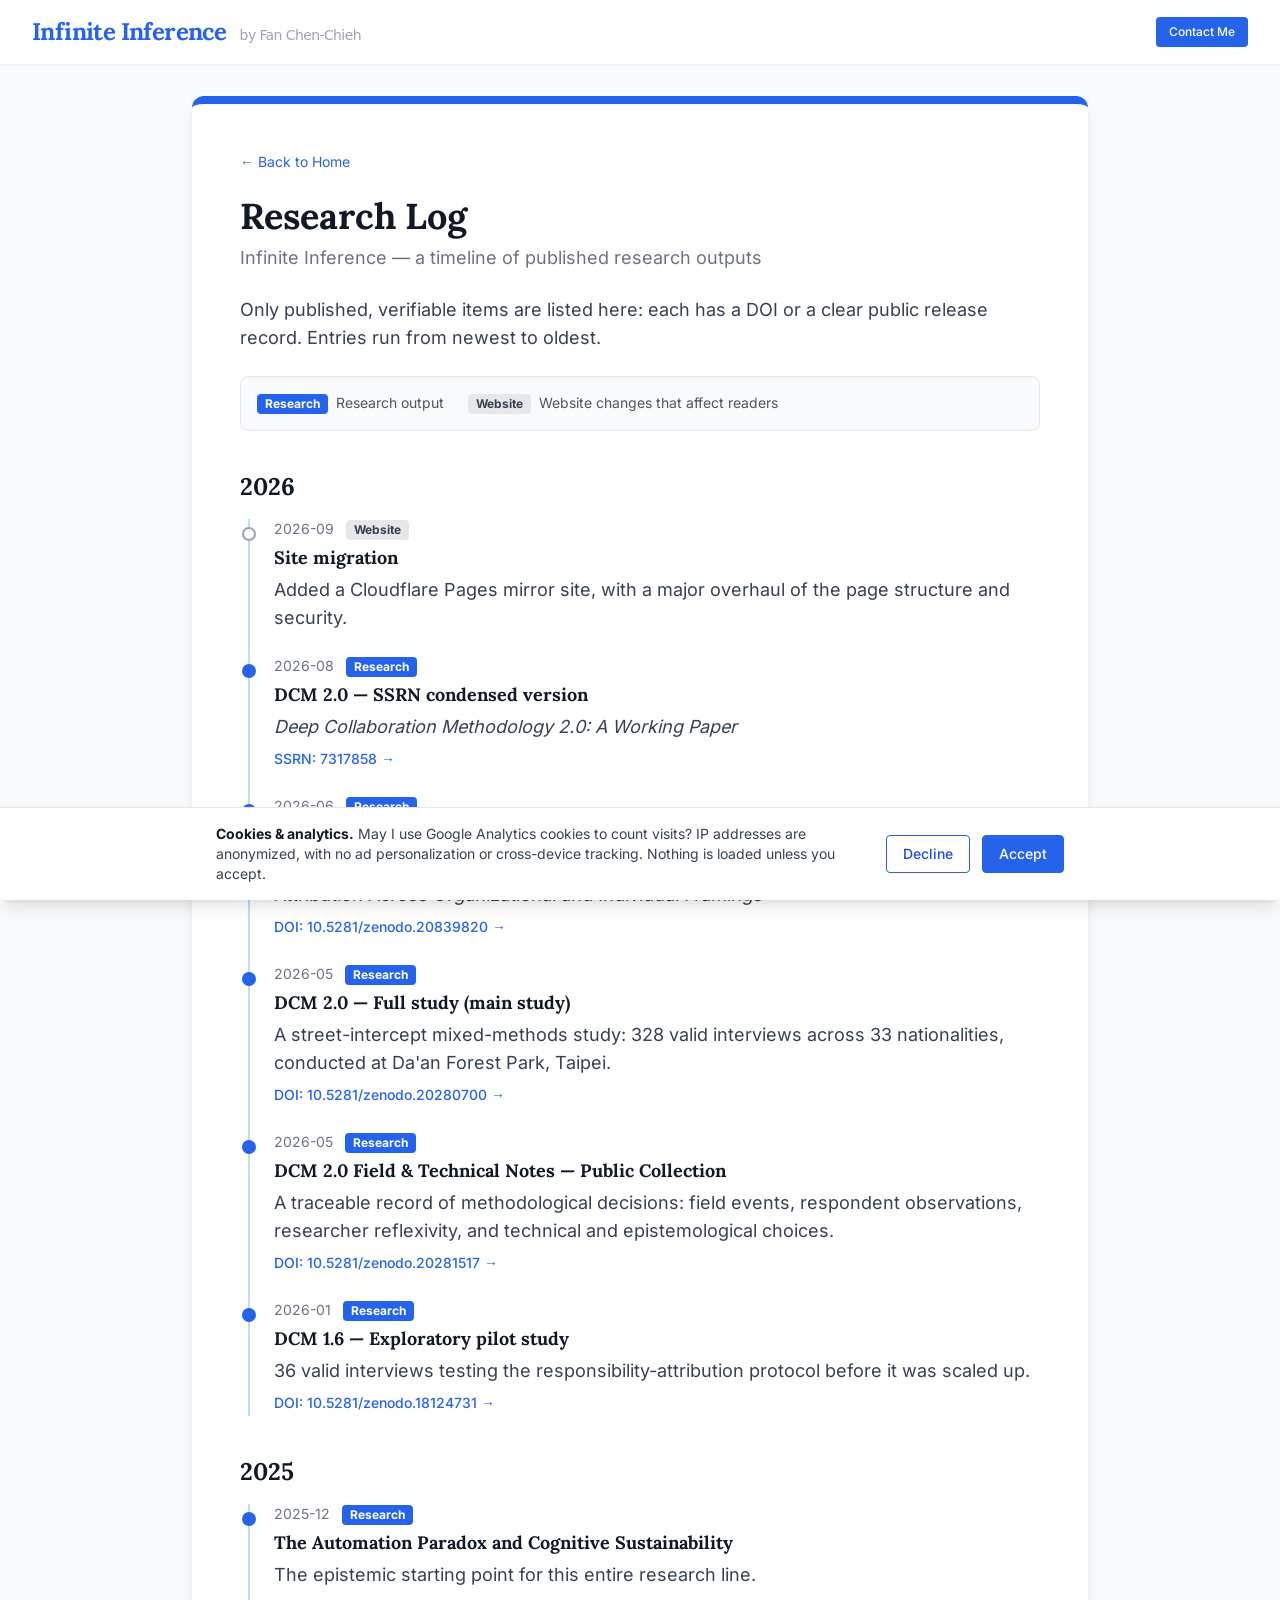
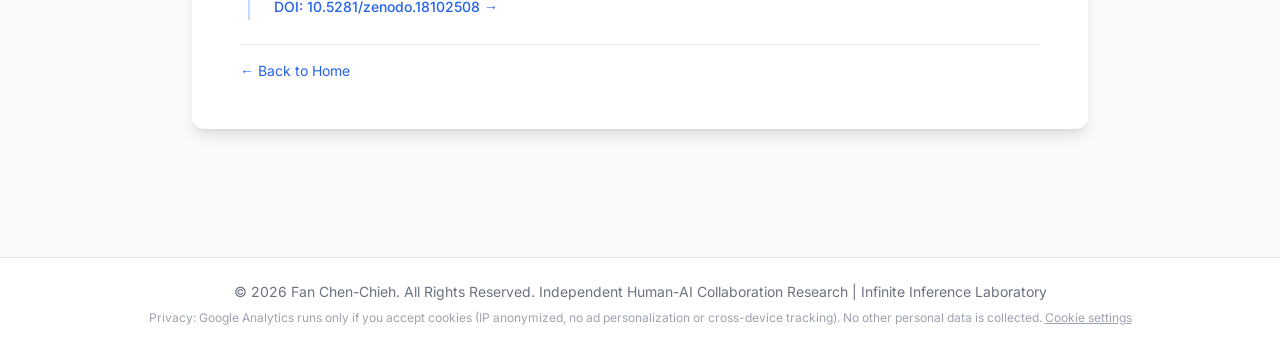
==== commit dde58674: "Self-host Lora and Inter fonts, tighten CSP to 'self' Co-Authored-By: Claude Sonnet 5.5 <noreply@ant" ====
--- a/research-log.html
+++ b/research-log.html
@@ -1,18 +1,17 @@
 <!DOCTYPE html>
-<html>
+<html lang="en">
 <head>
     <meta charset="UTF-8">
     <meta name="viewport" content="width=device-width, initial-scale=1.0">
     <title>Research Log | Infinite Inference</title>
 
-    <!-- Content-Security-Policy:與 index.html 相同的白名單。
-         本頁唯一的 inline script(回到頂端按鈕 + 版權年份)與 index.html 那段逐字相同,
-         所以沿用同一個雜湊值;改動那段 script 時,兩頁與 _headers 的雜湊都要一起更新。 -->
+    <!-- Content-Security-Policy:與 index.html 完全相同。全站沒有 inline script,
+         腳本都放在同源外部檔案(consent.js、site.js),所以 script-src 不需要任何雜湊值。 -->
     <meta http-equiv="Content-Security-Policy" content="
         default-src 'self';
-        script-src 'self' https://www.googletagmanager.com 'sha256-vnlJ9//bmM9ymcZtmhj/uqDD38nWtninmFZgdwCt5es=' 'sha256-muSxKhm4ionPygBEBPRsh6EwRZnz+KYj/S19c+PN1aY=';
-        style-src 'self' https://fonts.googleapis.com;
-        font-src https://fonts.gstatic.com;
+        script-src 'self' https://www.googletagmanager.com;
+        style-src 'self';
+        font-src 'self';
         img-src 'self' data:;
         connect-src 'self' https://www.googletagmanager.com https://www.google-analytics.com https://*.google-analytics.com https://*.analytics.google.com;
         base-uri 'self';
@@ -43,18 +42,18 @@
     <link rel="apple-touch-icon" href="apple-touch-icon.png">
 
     <link rel="stylesheet" href="styles.css">
-    <link rel="preconnect" href="https://fonts.googleapis.com">
-    <link rel="preconnect" href="https://fonts.gstatic.com" crossorigin>
-    <link href="https://fonts.googleapis.com/css2?family=Lora:wght@400;700&family=Inter:wght@400;500;700&display=swap" rel="stylesheet">
+    <link rel="preload" href="fonts/lora-latin-wght-normal.woff2" as="font" type="font/woff2" crossorigin>
+    <link rel="preload" href="fonts/inter-latin-wght-normal.woff2" as="font" type="font/woff2" crossorigin>
     <!-- Cookie 同意 + Google Analytics:與 index.html 共用同一份 consent.js,
          訪客在任一頁做的選擇(存在 localStorage)兩頁通用。 -->
     <script src="consent.js" defer></script>
+    <script src="site.js" defer></script>
 </head>
 <body class="min-h-screen relative">
     <header class="bg-white shadow-sm sticky top-0 z-10">
         <div class="max-w-7xl mx-auto px-4 sm:px-6 lg:px-8 py-4 flex justify-between items-center gap-3">
             <p class="text-xl sm:text-2xl font-serif text-blue-600 font-bold tracking-tight"><a href="./" class="hover:text-blue-700">Infinite Inference</a> <span class="text-sm text-gray-400 font-sans font-normal ml-2 hidden sm:inline">by Fan Chen-Chieh</span></p>
-            <a href="mailto:fanchenchieh1976@gmail.com" class="inline-flex shrink-0 items-center px-3 py-1.5 border border-transparent text-xs font-medium rounded text-white bg-blue-600 hover:bg-blue-700 transition-colors shadow-sm">
+            <a href="mailto:loveapplefanfan@gmail.com" class="inline-flex shrink-0 items-center px-3 py-1.5 border border-transparent text-xs font-medium rounded text-white bg-blue-600 hover:bg-blue-700 transition-colors shadow-sm">
                 Contact Me
             </a>
         </div>
@@ -168,7 +167,7 @@
     <footer class="bg-white border-t border-gray-200 mt-12">
         <div class="max-w-7xl mx-auto py-6 px-4 sm:px-6 lg:px-8">
             <p class="text-center text-sm text-gray-500">
-                &copy; <span id="copyright-year"></span> Fan Chen-Chieh. All Rights Reserved. <br class="sm:hidden">
+                &copy; <span id="copyright-year">2026</span> Fan Chen-Chieh. All Rights Reserved. <br class="sm:hidden">
                 Independent Human-AI Collaboration Research | Infinite Inference Laboratory
             </p>
             <p class="text-center text-xs text-gray-400 mt-2">
@@ -192,22 +191,5 @@
         </div>
     </div>
 
-    <script>
-        const scrollToTopBtn = document.getElementById('scroll-to-top');
-
-        window.addEventListener('scroll', () => {
-            const isScrolled = window.scrollY > 300;
-            scrollToTopBtn.classList.toggle('opacity-100', isScrolled);
-            scrollToTopBtn.classList.toggle('pointer-events-auto', isScrolled);
-            scrollToTopBtn.classList.toggle('opacity-0', !isScrolled);
-            scrollToTopBtn.classList.toggle('pointer-events-none', !isScrolled);
-        });
-
-        scrollToTopBtn.addEventListener('click', () => {
-            window.scrollTo({ top: 0, behavior: 'smooth' });
-        });
-
-        document.getElementById('copyright-year').textContent = new Date().getFullYear();
-    </script>
 </body>
 </html>
--- a/styles.css
+++ b/styles.css
@@ -1 +1 @@
-*,:after,:before{--tw-border-spacing-x:0;--tw-border-spacing-y:0;--tw-translate-x:0;--tw-translate-y:0;--tw-rotate:0;--tw-skew-x:0;--tw-skew-y:0;--tw-scale-x:1;--tw-scale-y:1;--tw-pan-x: ;--tw-pan-y: ;--tw-pinch-zoom: ;--tw-scroll-snap-strictness:proximity;--tw-gradient-from-position: ;--tw-gradient-via-position: ;--tw-gradient-to-position: ;--tw-ordinal: ;--tw-slashed-zero: ;--tw-numeric-figure: ;--tw-numeric-spacing: ;--tw-numeric-fraction: ;--tw-ring-inset: ;--tw-ring-offset-width:0px;--tw-ring-offset-color:#fff;--tw-ring-color:rgba(59,130,246,.5);--tw-ring-offset-shadow:0 0 #0000;--tw-ring-shadow:0 0 #0000;--tw-shadow:0 0 #0000;--tw-shadow-colored:0 0 #0000;--tw-blur: ;--tw-brightness: ;--tw-contrast: ;--tw-grayscale: ;--tw-hue-rotate: ;--tw-invert: ;--tw-saturate: ;--tw-sepia: ;--tw-drop-shadow: ;--tw-backdrop-blur: ;--tw-backdrop-brightness: ;--tw-backdrop-contrast: ;--tw-backdrop-grayscale: ;--tw-backdrop-hue-rotate: ;--tw-backdrop-invert: ;--tw-backdrop-opacity: ;--tw-backdrop-saturate: ;--tw-backdrop-sepia: ;--tw-contain-size: ;--tw-contain-layout: ;--tw-contain-paint: ;--tw-contain-style: }::backdrop{--tw-border-spacing-x:0;--tw-border-spacing-y:0;--tw-translate-x:0;--tw-translate-y:0;--tw-rotate:0;--tw-skew-x:0;--tw-skew-y:0;--tw-scale-x:1;--tw-scale-y:1;--tw-pan-x: ;--tw-pan-y: ;--tw-pinch-zoom: ;--tw-scroll-snap-strictness:proximity;--tw-gradient-from-position: ;--tw-gradient-via-position: ;--tw-gradient-to-position: ;--tw-ordinal: ;--tw-slashed-zero: ;--tw-numeric-figure: ;--tw-numeric-spacing: ;--tw-numeric-fraction: ;--tw-ring-inset: ;--tw-ring-offset-width:0px;--tw-ring-offset-color:#fff;--tw-ring-color:rgba(59,130,246,.5);--tw-ring-offset-shadow:0 0 #0000;--tw-ring-shadow:0 0 #0000;--tw-shadow:0 0 #0000;--tw-shadow-colored:0 0 #0000;--tw-blur: ;--tw-brightness: ;--tw-contrast: ;--tw-grayscale: ;--tw-hue-rotate: ;--tw-invert: ;--tw-saturate: ;--tw-sepia: ;--tw-drop-shadow: ;--tw-backdrop-blur: ;--tw-backdrop-brightness: ;--tw-backdrop-contrast: ;--tw-backdrop-grayscale: ;--tw-backdrop-hue-rotate: ;--tw-backdrop-invert: ;--tw-backdrop-opacity: ;--tw-backdrop-saturate: ;--tw-backdrop-sepia: ;--tw-contain-size: ;--tw-contain-layout: ;--tw-contain-paint: ;--tw-contain-style: }/*! tailwindcss v3.4.17 | MIT License | https://tailwindcss.com*/*,:after,:before{box-sizing:border-box;border:0 solid #e5e7eb}:after,:before{--tw-content:""}:host,html{line-height:1.5;-webkit-text-size-adjust:100%;-moz-tab-size:4;-o-tab-size:4;tab-size:4;font-family:ui-sans-serif,system-ui,sans-serif,Apple Color Emoji,Segoe UI Emoji,Segoe UI Symbol,Noto Color Emoji;font-feature-settings:normal;font-variation-settings:normal;-webkit-tap-highlight-color:transparent}body{margin:0;line-height:inherit}hr{height:0;color:inherit;border-top-width:1px}abbr:where([title]){-webkit-text-decoration:underline dotted;text-decoration:underline dotted}h1,h2,h3,h4,h5,h6{font-size:inherit;font-weight:inherit}a{color:inherit;text-decoration:inherit}b,strong{font-weight:bolder}code,kbd,pre,samp{font-family:ui-monospace,SFMono-Regular,Menlo,Monaco,Consolas,Liberation Mono,Courier New,monospace;font-feature-settings:normal;font-variation-settings:normal;font-size:1em}small{font-size:80%}sub,sup{font-size:75%;line-height:0;position:relative;vertical-align:baseline}sub{bottom:-.25em}sup{top:-.5em}table{text-indent:0;border-color:inherit;border-collapse:collapse}button,input,optgroup,select,textarea{font-family:inherit;font-feature-settings:inherit;font-variation-settings:inherit;font-size:100%;font-weight:inherit;line-height:inherit;letter-spacing:inherit;color:inherit;margin:0;padding:0}button,select{text-transform:none}button,input:where([type=button]),input:where([type=reset]),input:where([type=submit]){-webkit-appearance:button;background-color:transparent;background-image:none}:-moz-focusring{outline:auto}:-moz-ui-invalid{box-shadow:none}progress{vertical-align:baseline}::-webkit-inner-spin-button,::-webkit-outer-spin-button{height:auto}[type=search]{-webkit-appearance:textfield;outline-offset:-2px}::-webkit-search-decoration{-webkit-appearance:none}::-webkit-file-upload-button{-webkit-appearance:button;font:inherit}summary{display:list-item}blockquote,dd,dl,figure,h1,h2,h3,h4,h5,h6,hr,p,pre{margin:0}fieldset{margin:0}fieldset,legend{padding:0}menu,ol,ul{list-style:none;margin:0;padding:0}dialog{padding:0}textarea{resize:vertical}input::-moz-placeholder,textarea::-moz-placeholder{opacity:1;color:#9ca3af}input::placeholder,textarea::placeholder{opacity:1;color:#9ca3af}[role=button],button{cursor:pointer}:disabled{cursor:default}audio,canvas,embed,iframe,img,object,svg,video{display:block;vertical-align:middle}img,video{max-width:100%;height:auto}[hidden]:where(:not([hidden=until-found])){display:none}.pointer-events-none{pointer-events:none}.pointer-events-auto{pointer-events:auto}.fixed{position:fixed}.absolute{position:absolute}.relative{position:relative}.sticky{position:sticky}.inset-x-0{left:0;right:0}.-left-2{left:-.5rem}.bottom-0{bottom:0}.bottom-6{bottom:1.5rem}.right-6{right:1.5rem}.top-0{top:0}.top-2{top:.5rem}.z-10{z-index:10}.z-20{z-index:20}.z-30{z-index:30}.mx-auto{margin-left:auto;margin-right:auto}.mb-2{margin-bottom:.5rem}.mb-3{margin-bottom:.75rem}.mb-4{margin-bottom:1rem}.ml-2{margin-left:.5rem}.ml-5{margin-left:1.25rem}.mr-2{margin-right:.5rem}.mt-1{margin-top:.25rem}.mt-12{margin-top:3rem}.mt-2{margin-top:.5rem}.mt-3{margin-top:.75rem}.inline-block{display:inline-block}.inline{display:inline}.flex{display:flex}.inline-flex{display:inline-flex}.hidden{display:none}.h-3\.5{height:.875rem}.h-6{height:1.5rem}.min-h-screen{min-height:100vh}.w-3\.5{width:.875rem}.w-6{width:1.5rem}.max-w-4xl{max-width:56rem}.max-w-7xl{max-width:80rem}.flex-1{flex:1 1 0%}.shrink-0{flex-shrink:0}.scroll-mt-20{scroll-margin-top:5rem}.list-disc{list-style-type:disc}.flex-col{flex-direction:column}.items-center{align-items:center}.justify-between{justify-content:space-between}.gap-2{gap:.5rem}.gap-3{gap:.75rem}.space-y-2>:not([hidden])~:not([hidden]){--tw-space-y-reverse:0;margin-top:calc(.5rem*(1 - var(--tw-space-y-reverse)));margin-bottom:calc(.5rem*var(--tw-space-y-reverse))}.space-y-4>:not([hidden])~:not([hidden]){--tw-space-y-reverse:0;margin-top:calc(1rem*(1 - var(--tw-space-y-reverse)));margin-bottom:calc(1rem*var(--tw-space-y-reverse))}.space-y-5>:not([hidden])~:not([hidden]){--tw-space-y-reverse:0;margin-top:calc(1.25rem*(1 - var(--tw-space-y-reverse)));margin-bottom:calc(1.25rem*var(--tw-space-y-reverse))}.space-y-6>:not([hidden])~:not([hidden]){--tw-space-y-reverse:0;margin-top:calc(1.5rem*(1 - var(--tw-space-y-reverse)));margin-bottom:calc(1.5rem*var(--tw-space-y-reverse))}.rounded{border-radius:.25rem}.rounded-full{border-radius:9999px}.rounded-lg{border-radius:.5rem}.rounded-xl{border-radius:.75rem}.border{border-width:1px}.border-2{border-width:2px}.border-l-2{border-left-width:2px}.border-l-4{border-left-width:4px}.border-t{border-top-width:1px}.border-t-8{border-top-width:8px}.border-blue-100{--tw-border-opacity:1;border-color:rgb(219 234 254/var(--tw-border-opacity,1))}.border-blue-200{--tw-border-opacity:1;border-color:rgb(191 219 254/var(--tw-border-opacity,1))}.border-blue-500{--tw-border-opacity:1;border-color:rgb(59 130 246/var(--tw-border-opacity,1))}.border-blue-600{--tw-border-opacity:1;border-color:rgb(37 99 235/var(--tw-border-opacity,1))}.border-gray-200{--tw-border-opacity:1;border-color:rgb(229 231 235/var(--tw-border-opacity,1))}.border-gray-400{--tw-border-opacity:1;border-color:rgb(156 163 175/var(--tw-border-opacity,1))}.border-transparent{border-color:transparent}.bg-blue-50{--tw-bg-opacity:1;background-color:rgb(239 246 255/var(--tw-bg-opacity,1))}.bg-blue-600{--tw-bg-opacity:1;background-color:rgb(37 99 235/var(--tw-bg-opacity,1))}.bg-gray-200{--tw-bg-opacity:1;background-color:rgb(229 231 235/var(--tw-bg-opacity,1))}.bg-gray-50{--tw-bg-opacity:1;background-color:rgb(249 250 251/var(--tw-bg-opacity,1))}.bg-gray-800{--tw-bg-opacity:1;background-color:rgb(31 41 55/var(--tw-bg-opacity,1))}.bg-white{--tw-bg-opacity:1;background-color:rgb(255 255 255/var(--tw-bg-opacity,1))}.p-3{padding:.75rem}.p-4{padding:1rem}.p-5{padding:1.25rem}.p-6{padding:1.5rem}.px-2{padding-left:.5rem;padding-right:.5rem}.px-3{padding-left:.75rem;padding-right:.75rem}.px-4{padding-left:1rem;padding-right:1rem}.py-0\.5{padding-top:.125rem;padding-bottom:.125rem}.py-1{padding-top:.25rem;padding-bottom:.25rem}.py-1\.5{padding-top:.375rem;padding-bottom:.375rem}.py-2{padding-top:.5rem;padding-bottom:.5rem}.py-4{padding-top:1rem;padding-bottom:1rem}.py-6{padding-top:1.5rem;padding-bottom:1.5rem}.py-8{padding-top:2rem;padding-bottom:2rem}.pb-20{padding-bottom:5rem}.pl-6{padding-left:1.5rem}.pt-4{padding-top:1rem}.text-center{text-align:center}.text-right{text-align:right}.font-sans{font-family:ui-sans-serif,system-ui,sans-serif,Apple Color Emoji,Segoe UI Emoji,Segoe UI Symbol,Noto Color Emoji}.font-serif{font-family:ui-serif,Georgia,Cambria,Times New Roman,Times,serif}.text-3xl{font-size:1.875rem;line-height:2.25rem}.text-base{font-size:1rem;line-height:1.5rem}.text-sm{font-size:.875rem;line-height:1.25rem}.text-xl{font-size:1.25rem;line-height:1.75rem}.text-xs{font-size:.75rem;line-height:1rem}.font-bold{font-weight:700}.font-medium{font-weight:500}.font-normal{font-weight:400}.uppercase{text-transform:uppercase}.italic{font-style:italic}.leading-relaxed{line-height:1.625}.tracking-tight{letter-spacing:-.025em}.tracking-wider{letter-spacing:.05em}.text-blue-600{--tw-text-opacity:1;color:rgb(37 99 235/var(--tw-text-opacity,1))}.text-blue-700{--tw-text-opacity:1;color:rgb(29 78 216/var(--tw-text-opacity,1))}.text-blue-900{--tw-text-opacity:1;color:rgb(30 58 138/var(--tw-text-opacity,1))}.text-gray-400{--tw-text-opacity:1;color:rgb(156 163 175/var(--tw-text-opacity,1))}.text-gray-500{--tw-text-opacity:1;color:rgb(107 114 128/var(--tw-text-opacity,1))}.text-gray-600{--tw-text-opacity:1;color:rgb(75 85 99/var(--tw-text-opacity,1))}.text-gray-700{--tw-text-opacity:1;color:rgb(55 65 81/var(--tw-text-opacity,1))}.text-gray-800{--tw-text-opacity:1;color:rgb(31 41 55/var(--tw-text-opacity,1))}.text-gray-900{--tw-text-opacity:1;color:rgb(17 24 39/var(--tw-text-opacity,1))}.text-white{--tw-text-opacity:1;color:rgb(255 255 255/var(--tw-text-opacity,1))}.underline{text-decoration-line:underline}.opacity-0{opacity:0}.opacity-100{opacity:1}.shadow-lg{--tw-shadow:0 10px 15px -3px rgba(0,0,0,.1),0 4px 6px -4px rgba(0,0,0,.1);--tw-shadow-colored:0 10px 15px -3px var(--tw-shadow-color),0 4px 6px -4px var(--tw-shadow-color)}.shadow-lg,.shadow-md{box-shadow:var(--tw-ring-offset-shadow,0 0 #0000),var(--tw-ring-shadow,0 0 #0000),var(--tw-shadow)}.shadow-md{--tw-shadow:0 4px 6px -1px rgba(0,0,0,.1),0 2px 4px -2px rgba(0,0,0,.1);--tw-shadow-colored:0 4px 6px -1px var(--tw-shadow-color),0 2px 4px -2px var(--tw-shadow-color)}.shadow-sm{--tw-shadow:0 1px 2px 0 rgba(0,0,0,.05);--tw-shadow-colored:0 1px 2px 0 var(--tw-shadow-color);box-shadow:var(--tw-ring-offset-shadow,0 0 #0000),var(--tw-ring-shadow,0 0 #0000),var(--tw-shadow)}.transition-colors{transition-property:color,background-color,border-color,text-decoration-color,fill,stroke;transition-timing-function:cubic-bezier(.4,0,.2,1);transition-duration:.15s}.transition-opacity{transition-property:opacity;transition-timing-function:cubic-bezier(.4,0,.2,1);transition-duration:.15s}.duration-300{transition-duration:.3s}body{font-family:Inter,sans-serif;background-color:#f8fafc;color:#334155;scroll-behavior:smooth}.font-serif,h1,h2,h3,h4{font-family:Lora,serif}.hover\:bg-blue-50:hover{--tw-bg-opacity:1;background-color:rgb(239 246 255/var(--tw-bg-opacity,1))}.hover\:bg-blue-700:hover{--tw-bg-opacity:1;background-color:rgb(29 78 216/var(--tw-bg-opacity,1))}.hover\:bg-gray-700:hover{--tw-bg-opacity:1;background-color:rgb(55 65 81/var(--tw-bg-opacity,1))}.hover\:text-blue-700:hover{--tw-text-opacity:1;color:rgb(29 78 216/var(--tw-text-opacity,1))}.hover\:text-gray-600:hover{--tw-text-opacity:1;color:rgb(75 85 99/var(--tw-text-opacity,1))}.hover\:underline:hover{text-decoration-line:underline}@media (min-width:640px){.sm\:inline{display:inline}.sm\:hidden{display:none}.sm\:flex-none{flex:none}.sm\:flex-row{flex-direction:row}.sm\:flex-wrap{flex-wrap:wrap}.sm\:items-center{align-items:center}.sm\:gap-6{gap:1.5rem}.sm\:p-12{padding:3rem}.sm\:p-6{padding:1.5rem}.sm\:px-6{padding-left:1.5rem;padding-right:1.5rem}.sm\:text-2xl{font-size:1.5rem;line-height:2rem}.sm\:text-4xl{font-size:2.25rem;line-height:2.5rem}.sm\:text-lg{font-size:1.125rem;line-height:1.75rem}}@media (min-width:1024px){.lg\:px-8{padding-left:2rem;padding-right:2rem}}+*,:after,:before{--tw-border-spacing-x:0;--tw-border-spacing-y:0;--tw-translate-x:0;--tw-translate-y:0;--tw-rotate:0;--tw-skew-x:0;--tw-skew-y:0;--tw-scale-x:1;--tw-scale-y:1;--tw-pan-x: ;--tw-pan-y: ;--tw-pinch-zoom: ;--tw-scroll-snap-strictness:proximity;--tw-gradient-from-position: ;--tw-gradient-via-position: ;--tw-gradient-to-position: ;--tw-ordinal: ;--tw-slashed-zero: ;--tw-numeric-figure: ;--tw-numeric-spacing: ;--tw-numeric-fraction: ;--tw-ring-inset: ;--tw-ring-offset-width:0px;--tw-ring-offset-color:#fff;--tw-ring-color:rgba(59,130,246,.5);--tw-ring-offset-shadow:0 0 #0000;--tw-ring-shadow:0 0 #0000;--tw-shadow:0 0 #0000;--tw-shadow-colored:0 0 #0000;--tw-blur: ;--tw-brightness: ;--tw-contrast: ;--tw-grayscale: ;--tw-hue-rotate: ;--tw-invert: ;--tw-saturate: ;--tw-sepia: ;--tw-drop-shadow: ;--tw-backdrop-blur: ;--tw-backdrop-brightness: ;--tw-backdrop-contrast: ;--tw-backdrop-grayscale: ;--tw-backdrop-hue-rotate: ;--tw-backdrop-invert: ;--tw-backdrop-opacity: ;--tw-backdrop-saturate: ;--tw-backdrop-sepia: ;--tw-contain-size: ;--tw-contain-layout: ;--tw-contain-paint: ;--tw-contain-style: }::backdrop{--tw-border-spacing-x:0;--tw-border-spacing-y:0;--tw-translate-x:0;--tw-translate-y:0;--tw-rotate:0;--tw-skew-x:0;--tw-skew-y:0;--tw-scale-x:1;--tw-scale-y:1;--tw-pan-x: ;--tw-pan-y: ;--tw-pinch-zoom: ;--tw-scroll-snap-strictness:proximity;--tw-gradient-from-position: ;--tw-gradient-via-position: ;--tw-gradient-to-position: ;--tw-ordinal: ;--tw-slashed-zero: ;--tw-numeric-figure: ;--tw-numeric-spacing: ;--tw-numeric-fraction: ;--tw-ring-inset: ;--tw-ring-offset-width:0px;--tw-ring-offset-color:#fff;--tw-ring-color:rgba(59,130,246,.5);--tw-ring-offset-shadow:0 0 #0000;--tw-ring-shadow:0 0 #0000;--tw-shadow:0 0 #0000;--tw-shadow-colored:0 0 #0000;--tw-blur: ;--tw-brightness: ;--tw-contrast: ;--tw-grayscale: ;--tw-hue-rotate: ;--tw-invert: ;--tw-saturate: ;--tw-sepia: ;--tw-drop-shadow: ;--tw-backdrop-blur: ;--tw-backdrop-brightness: ;--tw-backdrop-contrast: ;--tw-backdrop-grayscale: ;--tw-backdrop-hue-rotate: ;--tw-backdrop-invert: ;--tw-backdrop-opacity: ;--tw-backdrop-saturate: ;--tw-backdrop-sepia: ;--tw-contain-size: ;--tw-contain-layout: ;--tw-contain-paint: ;--tw-contain-style: }/*! tailwindcss v3.4.17 | MIT License | https://tailwindcss.com*/*,:after,:before{box-sizing:border-box;border:0 solid #e5e7eb}:after,:before{--tw-content:""}:host,html{line-height:1.5;-webkit-text-size-adjust:100%;-moz-tab-size:4;-o-tab-size:4;tab-size:4;font-family:ui-sans-serif,system-ui,sans-serif,Apple Color Emoji,Segoe UI Emoji,Segoe UI Symbol,Noto Color Emoji;font-feature-settings:normal;font-variation-settings:normal;-webkit-tap-highlight-color:transparent}body{margin:0;line-height:inherit}hr{height:0;color:inherit;border-top-width:1px}abbr:where([title]){-webkit-text-decoration:underline dotted;text-decoration:underline dotted}h1,h2,h3,h4,h5,h6{font-size:inherit;font-weight:inherit}a{color:inherit;text-decoration:inherit}b,strong{font-weight:bolder}code,kbd,pre,samp{font-family:ui-monospace,SFMono-Regular,Menlo,Monaco,Consolas,Liberation Mono,Courier New,monospace;font-feature-settings:normal;font-variation-settings:normal;font-size:1em}small{font-size:80%}sub,sup{font-size:75%;line-height:0;position:relative;vertical-align:baseline}sub{bottom:-.25em}sup{top:-.5em}table{text-indent:0;border-color:inherit;border-collapse:collapse}button,input,optgroup,select,textarea{font-family:inherit;font-feature-settings:inherit;font-variation-settings:inherit;font-size:100%;font-weight:inherit;line-height:inherit;letter-spacing:inherit;color:inherit;margin:0;padding:0}button,select{text-transform:none}button,input:where([type=button]),input:where([type=reset]),input:where([type=submit]){-webkit-appearance:button;background-color:transparent;background-image:none}:-moz-focusring{outline:auto}:-moz-ui-invalid{box-shadow:none}progress{vertical-align:baseline}::-webkit-inner-spin-button,::-webkit-outer-spin-button{height:auto}[type=search]{-webkit-appearance:textfield;outline-offset:-2px}::-webkit-search-decoration{-webkit-appearance:none}::-webkit-file-upload-button{-webkit-appearance:button;font:inherit}summary{display:list-item}blockquote,dd,dl,figure,h1,h2,h3,h4,h5,h6,hr,p,pre{margin:0}fieldset{margin:0}fieldset,legend{padding:0}menu,ol,ul{list-style:none;margin:0;padding:0}dialog{padding:0}textarea{resize:vertical}input::-moz-placeholder,textarea::-moz-placeholder{opacity:1;color:#9ca3af}input::placeholder,textarea::placeholder{opacity:1;color:#9ca3af}[role=button],button{cursor:pointer}:disabled{cursor:default}audio,canvas,embed,iframe,img,object,svg,video{display:block;vertical-align:middle}img,video{max-width:100%;height:auto}[hidden]:where(:not([hidden=until-found])){display:none}.pointer-events-none{pointer-events:none}.fixed{position:fixed}.absolute{position:absolute}.relative{position:relative}.sticky{position:sticky}.inset-x-0{left:0;right:0}.-left-2{left:-.5rem}.bottom-0{bottom:0}.bottom-6{bottom:1.5rem}.right-6{right:1.5rem}.top-0{top:0}.top-2{top:.5rem}.z-10{z-index:10}.z-20{z-index:20}.z-30{z-index:30}.mx-auto{margin-left:auto;margin-right:auto}.mb-2{margin-bottom:.5rem}.mb-3{margin-bottom:.75rem}.mb-4{margin-bottom:1rem}.ml-2{margin-left:.5rem}.ml-5{margin-left:1.25rem}.mr-2{margin-right:.5rem}.mt-1{margin-top:.25rem}.mt-12{margin-top:3rem}.mt-2{margin-top:.5rem}.mt-3{margin-top:.75rem}.inline-block{display:inline-block}.inline{display:inline}.flex{display:flex}.inline-flex{display:inline-flex}.hidden{display:none}.h-3\.5{height:.875rem}.h-6{height:1.5rem}.min-h-screen{min-height:100vh}.w-3\.5{width:.875rem}.w-6{width:1.5rem}.max-w-4xl{max-width:56rem}.max-w-7xl{max-width:80rem}.flex-1{flex:1 1 0%}.shrink-0{flex-shrink:0}.scroll-mt-20{scroll-margin-top:5rem}.list-disc{list-style-type:disc}.flex-col{flex-direction:column}.items-center{align-items:center}.justify-between{justify-content:space-between}.gap-2{gap:.5rem}.gap-3{gap:.75rem}.space-y-2>:not([hidden])~:not([hidden]){--tw-space-y-reverse:0;margin-top:calc(.5rem*(1 - var(--tw-space-y-reverse)));margin-bottom:calc(.5rem*var(--tw-space-y-reverse))}.space-y-4>:not([hidden])~:not([hidden]){--tw-space-y-reverse:0;margin-top:calc(1rem*(1 - var(--tw-space-y-reverse)));margin-bottom:calc(1rem*var(--tw-space-y-reverse))}.space-y-5>:not([hidden])~:not([hidden]){--tw-space-y-reverse:0;margin-top:calc(1.25rem*(1 - var(--tw-space-y-reverse)));margin-bottom:calc(1.25rem*var(--tw-space-y-reverse))}.space-y-6>:not([hidden])~:not([hidden]){--tw-space-y-reverse:0;margin-top:calc(1.5rem*(1 - var(--tw-space-y-reverse)));margin-bottom:calc(1.5rem*var(--tw-space-y-reverse))}.rounded{border-radius:.25rem}.rounded-full{border-radius:9999px}.rounded-lg{border-radius:.5rem}.rounded-xl{border-radius:.75rem}.border{border-width:1px}.border-2{border-width:2px}.border-l-2{border-left-width:2px}.border-l-4{border-left-width:4px}.border-t{border-top-width:1px}.border-t-8{border-top-width:8px}.border-blue-100{--tw-border-opacity:1;border-color:rgb(219 234 254/var(--tw-border-opacity,1))}.border-blue-200{--tw-border-opacity:1;border-color:rgb(191 219 254/var(--tw-border-opacity,1))}.border-blue-500{--tw-border-opacity:1;border-color:rgb(59 130 246/var(--tw-border-opacity,1))}.border-blue-600{--tw-border-opacity:1;border-color:rgb(37 99 235/var(--tw-border-opacity,1))}.border-gray-200{--tw-border-opacity:1;border-color:rgb(229 231 235/var(--tw-border-opacity,1))}.border-gray-400{--tw-border-opacity:1;border-color:rgb(156 163 175/var(--tw-border-opacity,1))}.border-transparent{border-color:transparent}.bg-blue-50{--tw-bg-opacity:1;background-color:rgb(239 246 255/var(--tw-bg-opacity,1))}.bg-blue-600{--tw-bg-opacity:1;background-color:rgb(37 99 235/var(--tw-bg-opacity,1))}.bg-gray-200{--tw-bg-opacity:1;background-color:rgb(229 231 235/var(--tw-bg-opacity,1))}.bg-gray-50{--tw-bg-opacity:1;background-color:rgb(249 250 251/var(--tw-bg-opacity,1))}.bg-gray-800{--tw-bg-opacity:1;background-color:rgb(31 41 55/var(--tw-bg-opacity,1))}.bg-white{--tw-bg-opacity:1;background-color:rgb(255 255 255/var(--tw-bg-opacity,1))}.p-3{padding:.75rem}.p-4{padding:1rem}.p-5{padding:1.25rem}.p-6{padding:1.5rem}.px-2{padding-left:.5rem;padding-right:.5rem}.px-3{padding-left:.75rem;padding-right:.75rem}.px-4{padding-left:1rem;padding-right:1rem}.py-0\.5{padding-top:.125rem;padding-bottom:.125rem}.py-1{padding-top:.25rem;padding-bottom:.25rem}.py-1\.5{padding-top:.375rem;padding-bottom:.375rem}.py-2{padding-top:.5rem;padding-bottom:.5rem}.py-4{padding-top:1rem;padding-bottom:1rem}.py-6{padding-top:1.5rem;padding-bottom:1.5rem}.py-8{padding-top:2rem;padding-bottom:2rem}.pb-20{padding-bottom:5rem}.pl-6{padding-left:1.5rem}.pt-4{padding-top:1rem}.text-center{text-align:center}.text-right{text-align:right}.font-sans{font-family:ui-sans-serif,system-ui,sans-serif,Apple Color Emoji,Segoe UI Emoji,Segoe UI Symbol,Noto Color Emoji}.font-serif{font-family:ui-serif,Georgia,Cambria,Times New Roman,Times,serif}.text-3xl{font-size:1.875rem;line-height:2.25rem}.text-base{font-size:1rem;line-height:1.5rem}.text-sm{font-size:.875rem;line-height:1.25rem}.text-xl{font-size:1.25rem;line-height:1.75rem}.text-xs{font-size:.75rem;line-height:1rem}.font-bold{font-weight:700}.font-medium{font-weight:500}.font-normal{font-weight:400}.uppercase{text-transform:uppercase}.italic{font-style:italic}.leading-relaxed{line-height:1.625}.tracking-tight{letter-spacing:-.025em}.tracking-wider{letter-spacing:.05em}.text-blue-600{--tw-text-opacity:1;color:rgb(37 99 235/var(--tw-text-opacity,1))}.text-blue-700{--tw-text-opacity:1;color:rgb(29 78 216/var(--tw-text-opacity,1))}.text-blue-900{--tw-text-opacity:1;color:rgb(30 58 138/var(--tw-text-opacity,1))}.text-gray-400{--tw-text-opacity:1;color:rgb(156 163 175/var(--tw-text-opacity,1))}.text-gray-500{--tw-text-opacity:1;color:rgb(107 114 128/var(--tw-text-opacity,1))}.text-gray-600{--tw-text-opacity:1;color:rgb(75 85 99/var(--tw-text-opacity,1))}.text-gray-700{--tw-text-opacity:1;color:rgb(55 65 81/var(--tw-text-opacity,1))}.text-gray-800{--tw-text-opacity:1;color:rgb(31 41 55/var(--tw-text-opacity,1))}.text-gray-900{--tw-text-opacity:1;color:rgb(17 24 39/var(--tw-text-opacity,1))}.text-white{--tw-text-opacity:1;color:rgb(255 255 255/var(--tw-text-opacity,1))}.underline{text-decoration-line:underline}.opacity-0{opacity:0}.shadow-lg{--tw-shadow:0 10px 15px -3px rgba(0,0,0,.1),0 4px 6px -4px rgba(0,0,0,.1);--tw-shadow-colored:0 10px 15px -3px var(--tw-shadow-color),0 4px 6px -4px var(--tw-shadow-color)}.shadow-lg,.shadow-md{box-shadow:var(--tw-ring-offset-shadow,0 0 #0000),var(--tw-ring-shadow,0 0 #0000),var(--tw-shadow)}.shadow-md{--tw-shadow:0 4px 6px -1px rgba(0,0,0,.1),0 2px 4px -2px rgba(0,0,0,.1);--tw-shadow-colored:0 4px 6px -1px var(--tw-shadow-color),0 2px 4px -2px var(--tw-shadow-color)}.shadow-sm{--tw-shadow:0 1px 2px 0 rgba(0,0,0,.05);--tw-shadow-colored:0 1px 2px 0 var(--tw-shadow-color);box-shadow:var(--tw-ring-offset-shadow,0 0 #0000),var(--tw-ring-shadow,0 0 #0000),var(--tw-shadow)}.transition-colors{transition-property:color,background-color,border-color,text-decoration-color,fill,stroke;transition-timing-function:cubic-bezier(.4,0,.2,1);transition-duration:.15s}.transition-opacity{transition-property:opacity;transition-timing-function:cubic-bezier(.4,0,.2,1);transition-duration:.15s}.duration-300{transition-duration:.3s}@font-face{font-family:Lora;font-style:normal;font-weight:400 700;font-display:swap;src:url(fonts/lora-latin-wght-normal.woff2) format("woff2");unicode-range:u+00??,u+0131,u+0152-0153,u+02bb-02bc,u+02c6,u+02da,u+02dc,u+0304,u+0308,u+0329,u+2000-206f,u+20ac,u+2122,u+2191,u+2193,u+2212,u+2215,u+feff,u+fffd}@font-face{font-family:Inter;font-style:normal;font-weight:400 700;font-display:swap;src:url(fonts/inter-latin-wght-normal.woff2) format("woff2");unicode-range:u+00??,u+0131,u+0152-0153,u+02bb-02bc,u+02c6,u+02da,u+02dc,u+0304,u+0308,u+0329,u+2000-206f,u+20ac,u+2122,u+2191,u+2193,u+2212,u+2215,u+feff,u+fffd}body{font-family:Inter,sans-serif;background-color:#f8fafc;color:#334155;scroll-behavior:smooth}.font-serif,h1,h2,h3,h4{font-family:Lora,serif}.hover\:bg-blue-50:hover{--tw-bg-opacity:1;background-color:rgb(239 246 255/var(--tw-bg-opacity,1))}.hover\:bg-blue-700:hover{--tw-bg-opacity:1;background-color:rgb(29 78 216/var(--tw-bg-opacity,1))}.hover\:bg-gray-700:hover{--tw-bg-opacity:1;background-color:rgb(55 65 81/var(--tw-bg-opacity,1))}.hover\:text-blue-700:hover{--tw-text-opacity:1;color:rgb(29 78 216/var(--tw-text-opacity,1))}.hover\:text-gray-600:hover{--tw-text-opacity:1;color:rgb(75 85 99/var(--tw-text-opacity,1))}.hover\:underline:hover{text-decoration-line:underline}@media (min-width:640px){.sm\:inline{display:inline}.sm\:hidden{display:none}.sm\:flex-none{flex:none}.sm\:flex-row{flex-direction:row}.sm\:flex-wrap{flex-wrap:wrap}.sm\:items-center{align-items:center}.sm\:gap-6{gap:1.5rem}.sm\:p-12{padding:3rem}.sm\:p-6{padding:1.5rem}.sm\:px-6{padding-left:1.5rem;padding-right:1.5rem}.sm\:text-2xl{font-size:1.5rem;line-height:2rem}.sm\:text-4xl{font-size:2.25rem;line-height:2.5rem}.sm\:text-lg{font-size:1.125rem;line-height:1.75rem}}@media (min-width:1024px){.lg\:px-8{padding-left:2rem;padding-right:2rem}}
